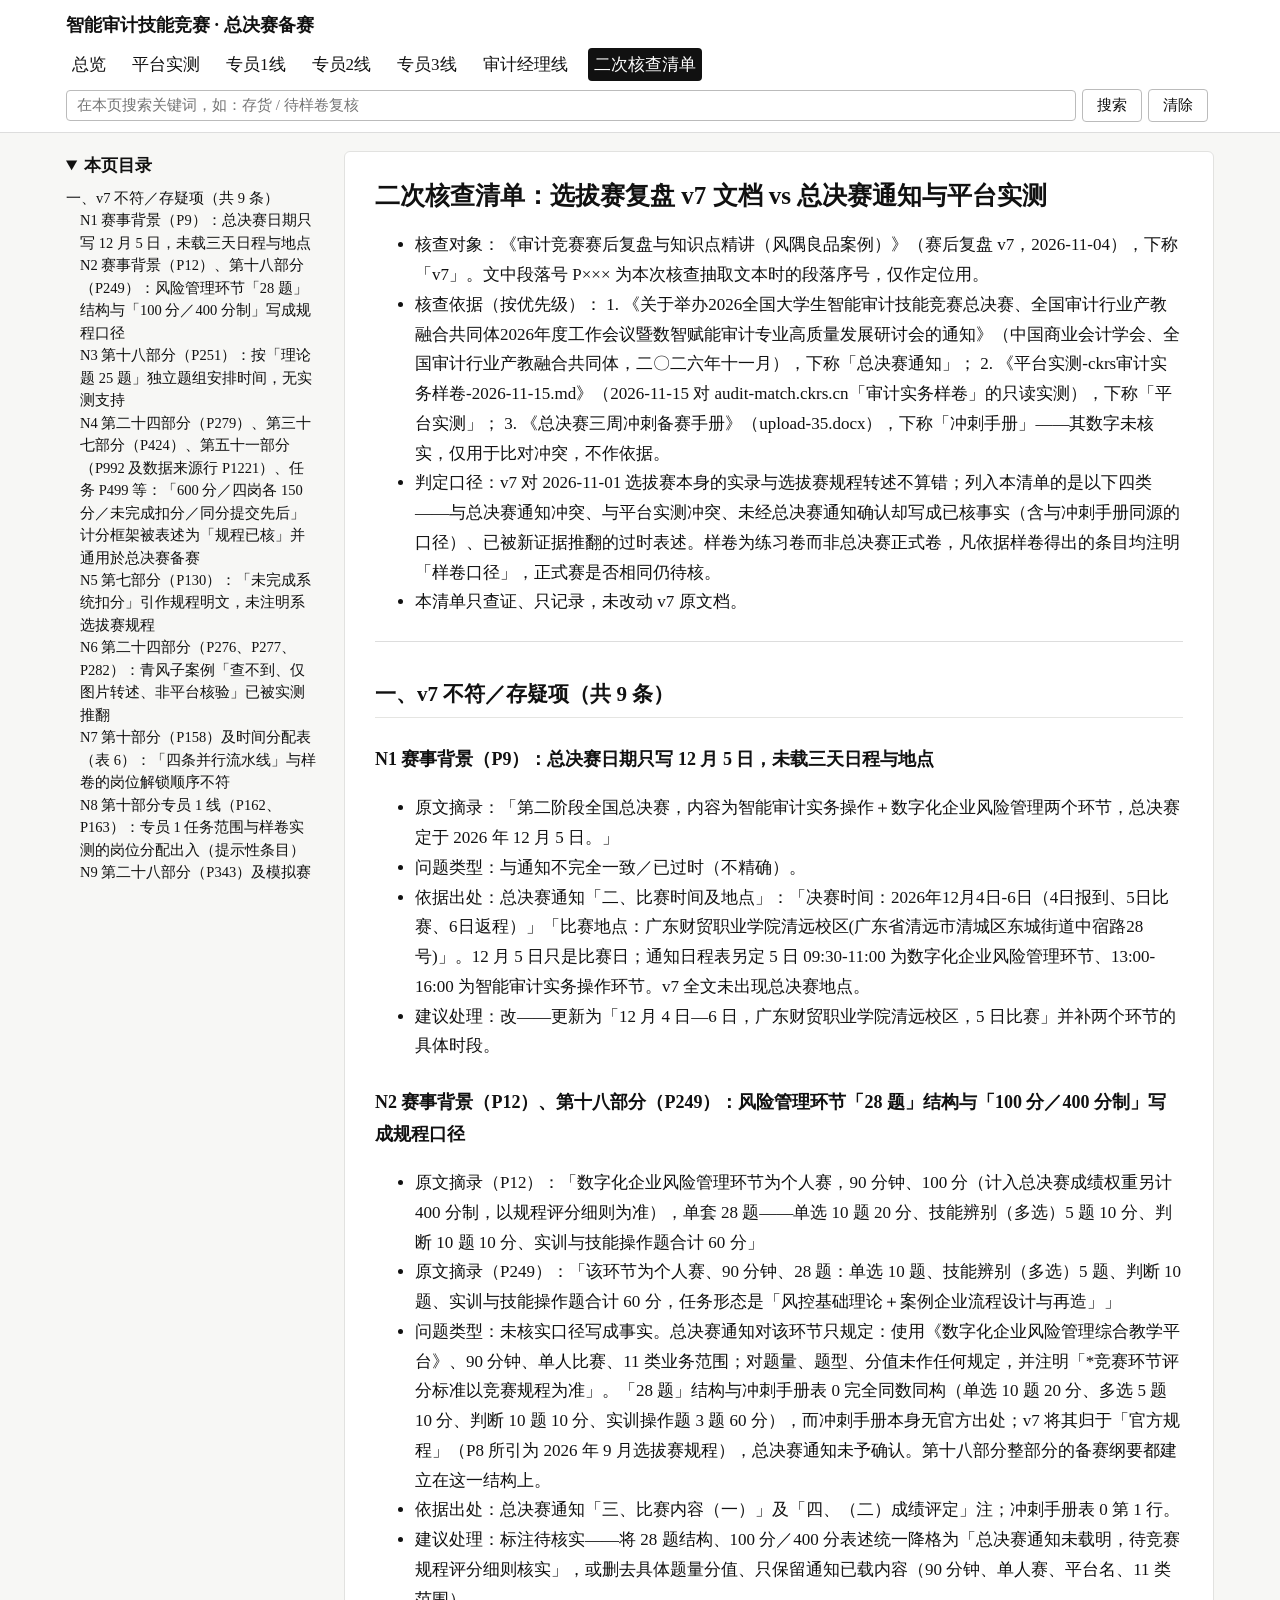
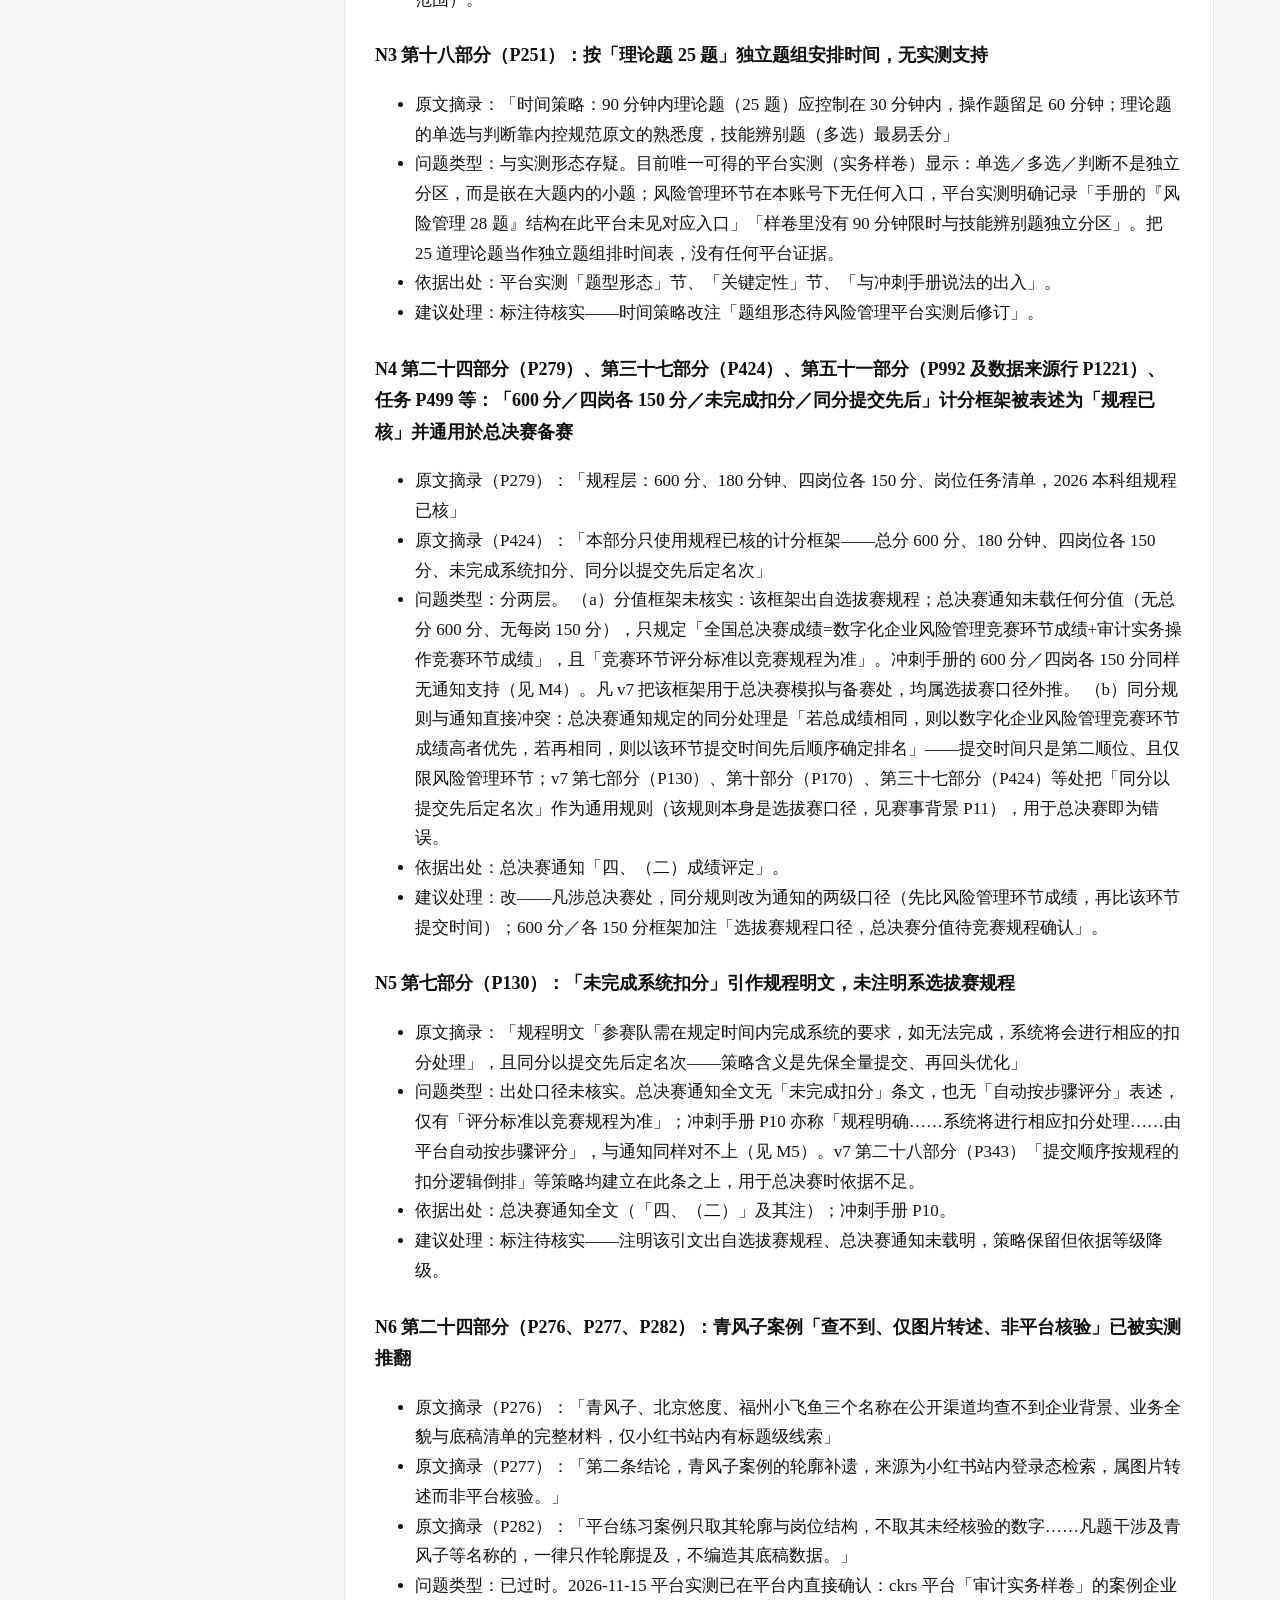
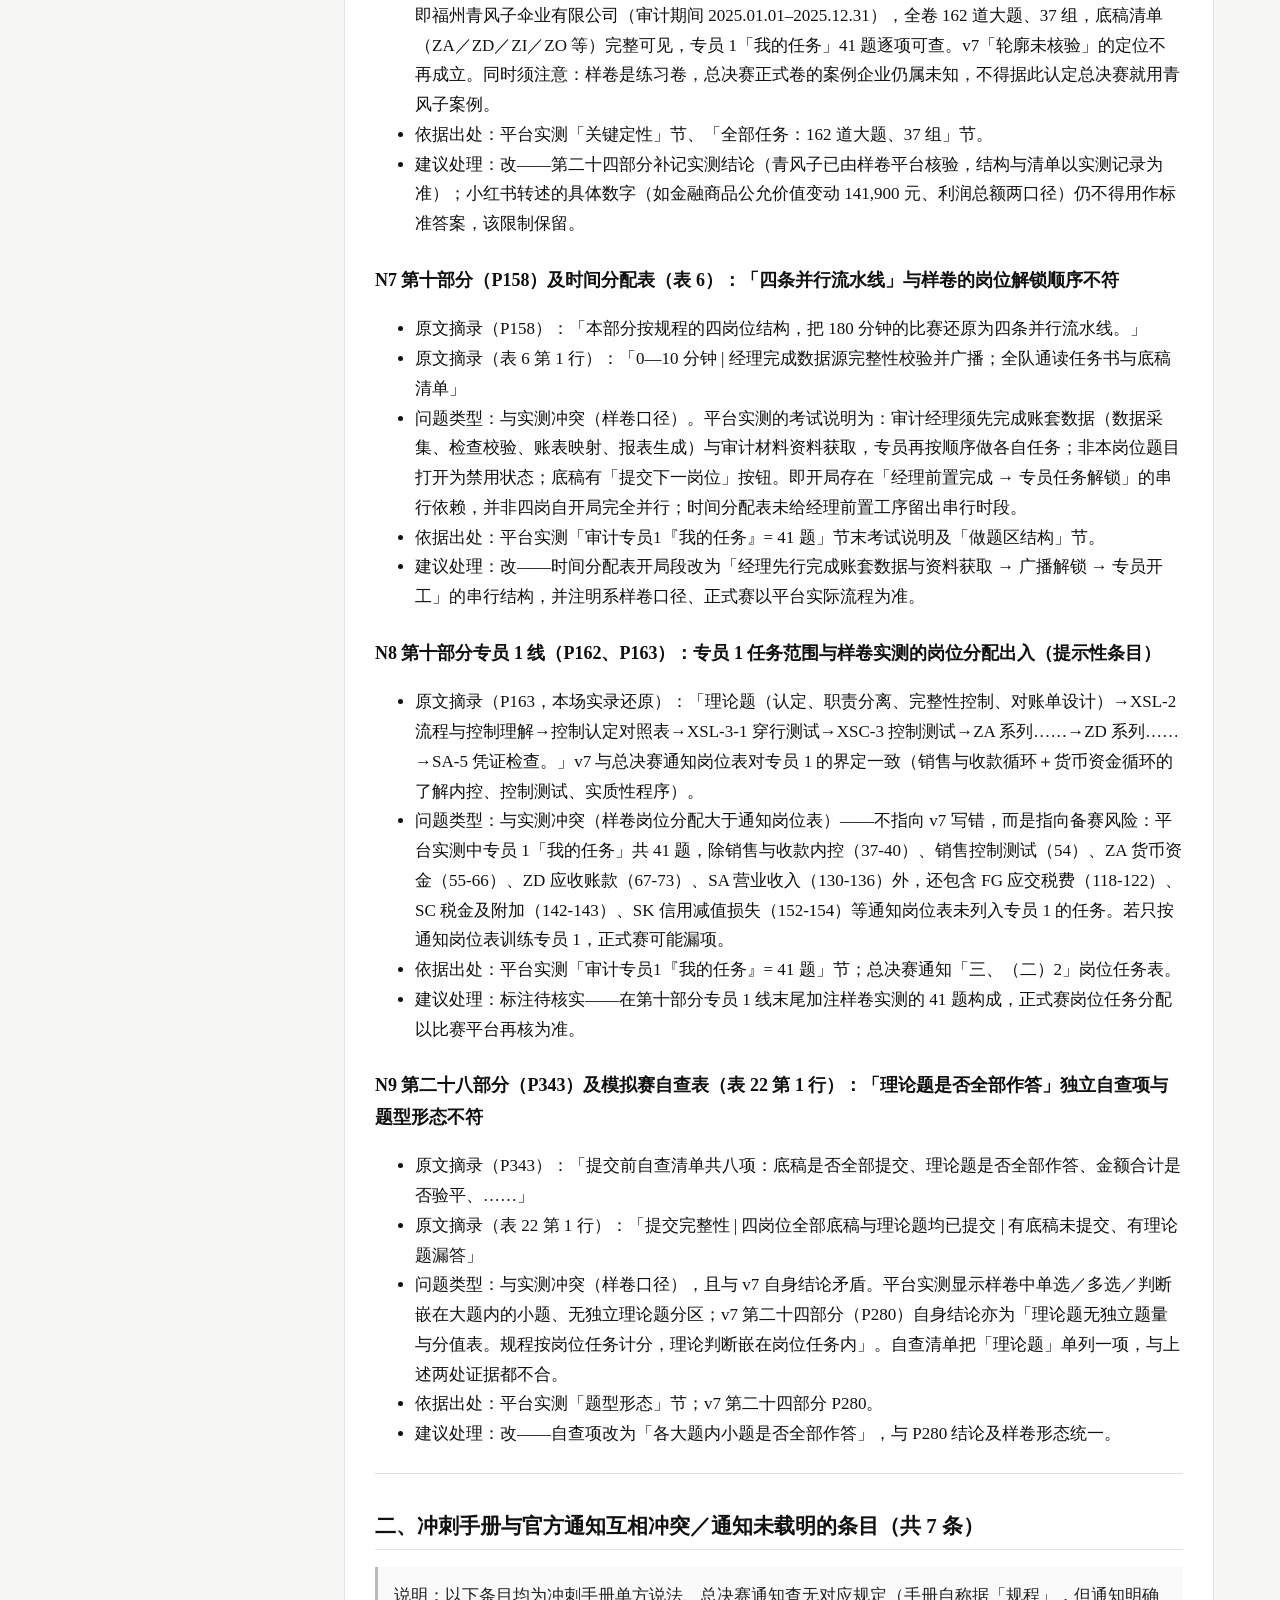
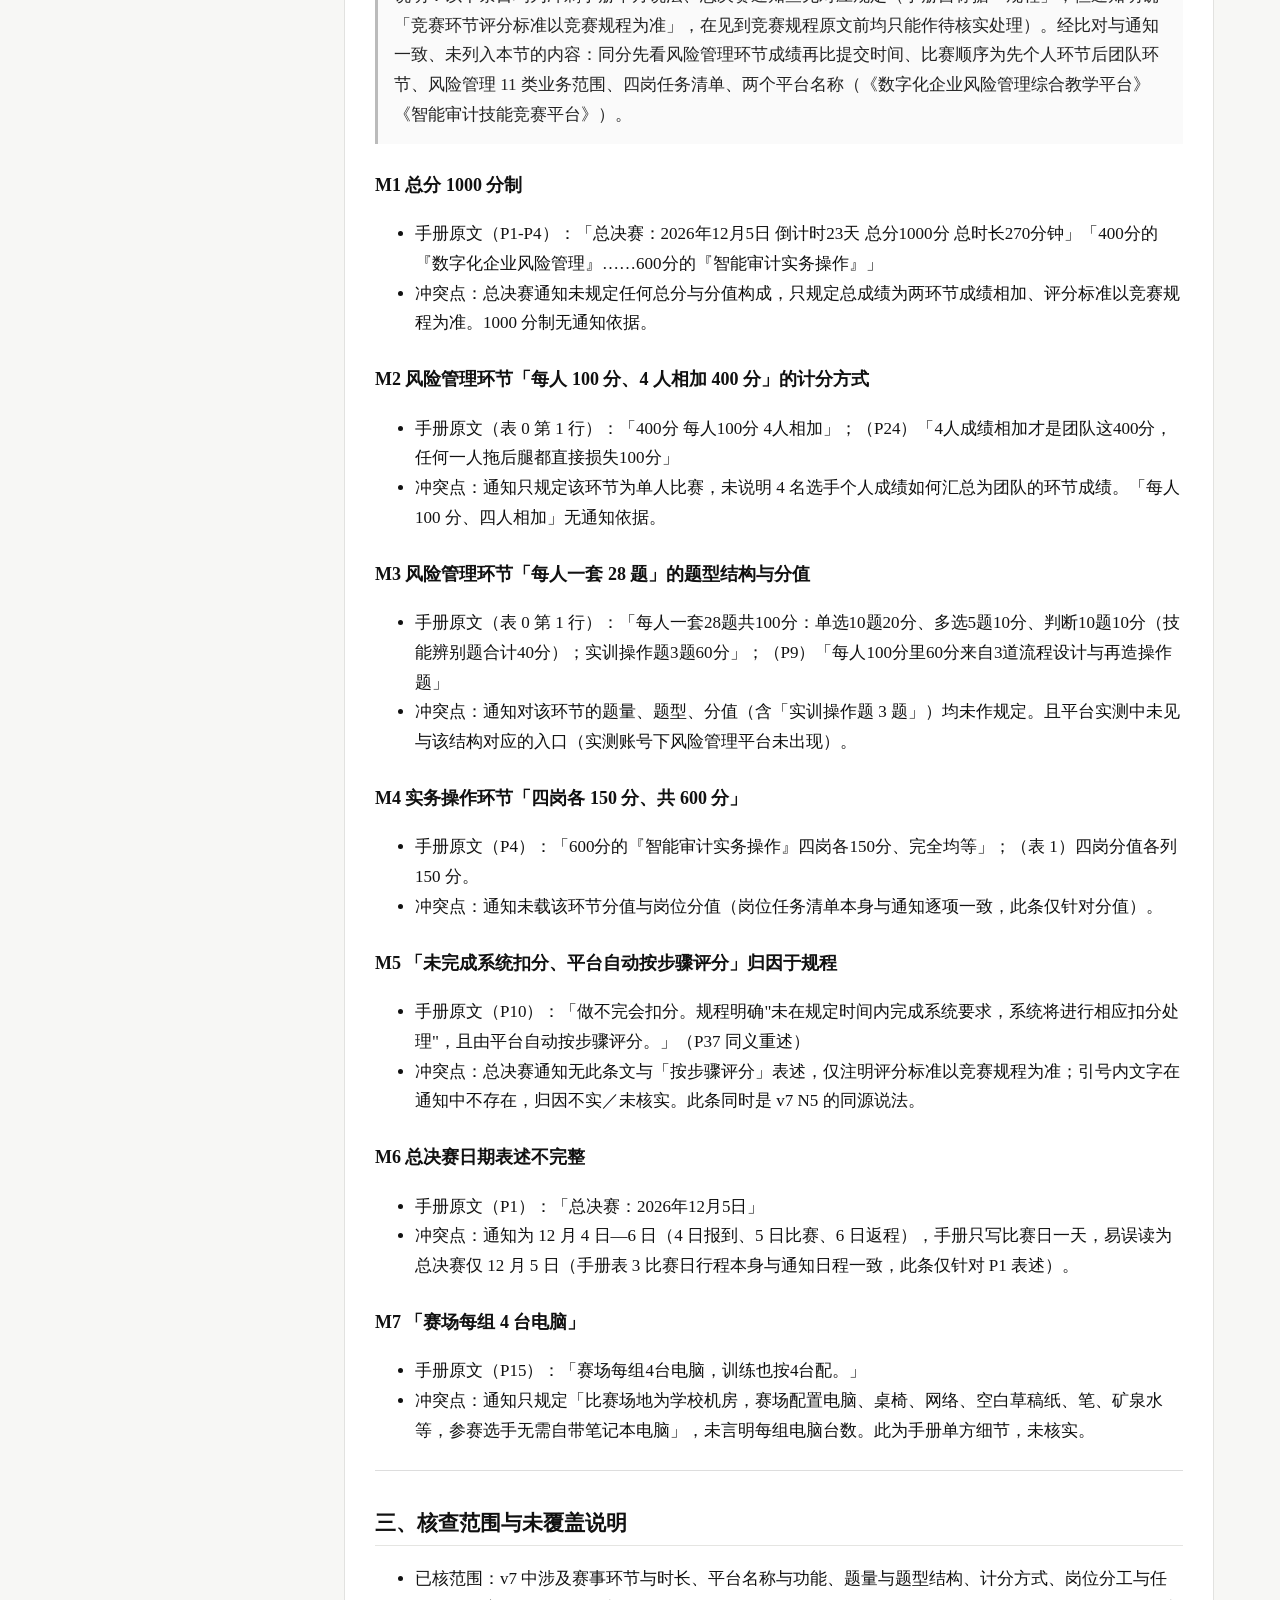
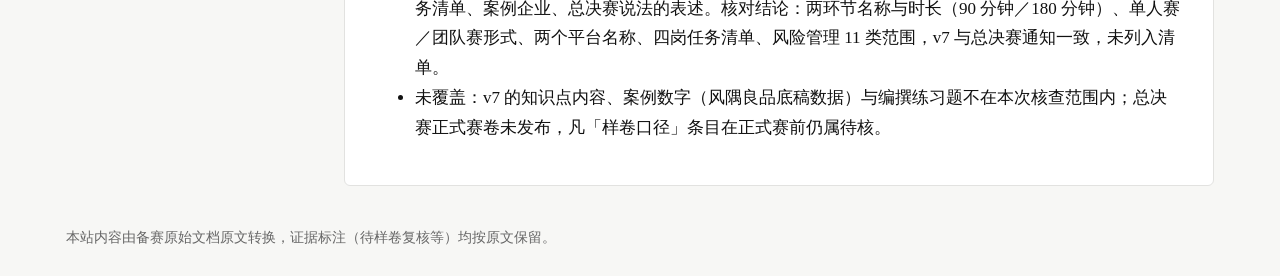
==== checklist.html @ 39a9ce8f "Add files via upload" ====
<!DOCTYPE html>
<html lang="zh-CN">
<head>
<meta charset="utf-8">
<meta name="viewport" content="width=device-width, initial-scale=1">
<title>二次核查清单：选拔赛复盘 v7 文档 vs 总决赛通知与平台实测｜总决赛备赛</title>
<link rel="stylesheet" href="style.css">
</head>
<body>
<header class="topbar">
  <div class="topbar-inner">
    <div class="site-name">智能审计技能竞赛 · 总决赛备赛</div>
    <nav class="mainnav">
      <a href="index.html">总览</a>
      <a href="platform.html">平台实测</a>
      <a href="s1.html">专员1线</a>
      <a href="s2.html">专员2线</a>
      <a href="s3.html">专员3线</a>
      <a href="manager.html">审计经理线</a>
      <a href="checklist.html" class="active">二次核查清单</a>
    </nav>
    <div class="searchbar">
      <input id="searchInput" type="search" placeholder="在本页搜索关键词，如：存货 / 待样卷复核" aria-label="在本页搜索">
      <button id="searchBtn" type="button">搜索</button>
      <button id="searchClear" type="button">清除</button>
      <span id="searchCount" class="search-count"></span>
    </div>
  </div>
</header>
<div class="layout">
  <aside class="toc-wrap">
    <details open>
      <summary>本页目录</summary>
      <div class="toc"><div class="toc">
<ul>
<li><a href="#v7-9">一、v7 不符／存疑项（共 9 条）</a><ul>
<li><a href="#n1-p9-12-5">N1 赛事背景（P9）：总决赛日期只写 12 月 5 日，未载三天日程与地点</a></li>
<li><a href="#n2-p12p24928-100-400">N2 赛事背景（P12）、第十八部分（P249）：风险管理环节「28 题」结构与「100 分／400 分制」写成规程口径</a></li>
<li><a href="#n3-p251-25">N3 第十八部分（P251）：按「理论题 25 题」独立题组安排时间，无实测支持</a></li>
<li><a href="#n4-p279p424p992-p1221-p499-600-150">N4 第二十四部分（P279）、第三十七部分（P424）、第五十一部分（P992 及数据来源行 P1221）、任务 P499 等：「600 分／四岗各 150 分／未完成扣分／同分提交先后」计分框架被表述为「规程已核」并通用於总决赛备赛</a></li>
<li><a href="#n5-p130">N5 第七部分（P130）：「未完成系统扣分」引作规程明文，未注明系选拔赛规程</a></li>
<li><a href="#n6-p276p277p282">N6 第二十四部分（P276、P277、P282）：青风子案例「查不到、仅图片转述、非平台核验」已被实测推翻</a></li>
<li><a href="#n7-p158-6">N7 第十部分（P158）及时间分配表（表 6）：「四条并行流水线」与样卷的岗位解锁顺序不符</a></li>
<li><a href="#n8-1-p162p163-1">N8 第十部分专员 1 线（P162、P163）：专员 1 任务范围与样卷实测的岗位分配出入（提示性条目）</a></li>
<li><a href="#n9-p343-22-1">N9 第二十八部分（P343）及模拟赛自查表（表 22 第 1 行）：「理论题是否全部作答」独立自查项与题型形态不符</a></li>
</ul>
</li>
<li><a href="#7">二、冲刺手册与官方通知互相冲突／通知未载明的条目（共 7 条）</a><ul>
<li><a href="#m1-1000">M1 总分 1000 分制</a></li>
<li><a href="#m2-100-4-400">M2 风险管理环节「每人 100 分、4 人相加 400 分」的计分方式</a></li>
<li><a href="#m3-28">M3 风险管理环节「每人一套 28 题」的题型结构与分值</a></li>
<li><a href="#m4-150-600">M4 实务操作环节「四岗各 150 分、共 600 分」</a></li>
<li><a href="#m5">M5 「未完成系统扣分、平台自动按步骤评分」归因于规程</a></li>
<li><a href="#m6">M6 总决赛日期表述不完整</a></li>
<li><a href="#m7-4">M7 「赛场每组 4 台电脑」</a></li>
</ul>
</li>
<li><a href="#_1">三、核查范围与未覆盖说明</a></li>
</ul>
</div>
</div>
    </details>
  </aside>
  <main id="content" class="content">
<h1 id="v7-vs">二次核查清单：选拔赛复盘 v7 文档 vs 总决赛通知与平台实测</h1>
<ul>
<li>核查对象：《审计竞赛赛后复盘与知识点精讲（风隅良品案例）》（赛后复盘 v7，2026-11-04），下称「v7」。文中段落号 P××× 为本次核查抽取文本时的段落序号，仅作定位用。</li>
<li>核查依据（按优先级）：
  1. 《关于举办2026全国大学生智能审计技能竞赛总决赛、全国审计行业产教融合共同体2026年度工作会议暨数智赋能审计专业高质量发展研讨会的通知》（中国商业会计学会、全国审计行业产教融合共同体，二〇二六年十一月），下称「总决赛通知」；
  2. 《平台实测-ckrs审计实务样卷-2026-11-15.md》（2026-11-15 对 audit-match.ckrs.cn「审计实务样卷」的只读实测），下称「平台实测」；
  3. 《总决赛三周冲刺备赛手册》（upload-35.docx），下称「冲刺手册」——其数字未核实，仅用于比对冲突，不作依据。</li>
<li>判定口径：v7 对 2026-11-01 选拔赛本身的实录与选拔赛规程转述不算错；列入本清单的是以下四类——与总决赛通知冲突、与平台实测冲突、未经总决赛通知确认却写成已核事实（含与冲刺手册同源的口径）、已被新证据推翻的过时表述。样卷为练习卷而非总决赛正式卷，凡依据样卷得出的条目均注明「样卷口径」，正式赛是否相同仍待核。</li>
<li>本清单只查证、只记录，未改动 v7 原文档。</li>
</ul>
<hr />
<h2 id="v7-9">一、v7 不符／存疑项（共 9 条）</h2>
<h3 id="n1-p9-12-5">N1 赛事背景（P9）：总决赛日期只写 12 月 5 日，未载三天日程与地点</h3>
<ul>
<li>原文摘录：「第二阶段全国总决赛，内容为智能审计实务操作＋数字化企业风险管理两个环节，总决赛定于 2026 年 12 月 5 日。」</li>
<li>问题类型：与通知不完全一致／已过时（不精确）。</li>
<li>依据出处：总决赛通知「二、比赛时间及地点」：「决赛时间：2026年12月4日-6日（4日报到、5日比赛、6日返程）」「比赛地点：广东财贸职业学院清远校区(广东省清远市清城区东城街道中宿路28号)」。12 月 5 日只是比赛日；通知日程表另定 5 日 09:30-11:00 为数字化企业风险管理环节、13:00-16:00 为智能审计实务操作环节。v7 全文未出现总决赛地点。</li>
<li>建议处理：改——更新为「12 月 4 日—6 日，广东财贸职业学院清远校区，5 日比赛」并补两个环节的具体时段。</li>
</ul>
<h3 id="n2-p12p24928-100-400">N2 赛事背景（P12）、第十八部分（P249）：风险管理环节「28 题」结构与「100 分／400 分制」写成规程口径</h3>
<ul>
<li>原文摘录（P12）：「数字化企业风险管理环节为个人赛，90 分钟、100 分（计入总决赛成绩权重另计 400 分制，以规程评分细则为准），单套 28 题——单选 10 题 20 分、技能辨别（多选）5 题 10 分、判断 10 题 10 分、实训与技能操作题合计 60 分」</li>
<li>原文摘录（P249）：「该环节为个人赛、90 分钟、28 题：单选 10 题、技能辨别（多选）5 题、判断 10 题、实训与技能操作题合计 60 分，任务形态是「风控基础理论＋案例企业流程设计与再造」」</li>
<li>问题类型：未核实口径写成事实。总决赛通知对该环节只规定：使用《数字化企业风险管理综合教学平台》、90 分钟、单人比赛、11 类业务范围；对题量、题型、分值未作任何规定，并注明「*竞赛环节评分标准以竞赛规程为准」。「28 题」结构与冲刺手册表 0 完全同数同构（单选 10 题 20 分、多选 5 题 10 分、判断 10 题 10 分、实训操作题 3 题 60 分），而冲刺手册本身无官方出处；v7 将其归于「官方规程」（P8 所引为 2026 年 9 月选拔赛规程），总决赛通知未予确认。第十八部分整部分的备赛纲要都建立在这一结构上。</li>
<li>依据出处：总决赛通知「三、比赛内容（一）」及「四、（二）成绩评定」注；冲刺手册表 0 第 1 行。</li>
<li>建议处理：标注待核实——将 28 题结构、100 分／400 分表述统一降格为「总决赛通知未载明，待竞赛规程评分细则核实」，或删去具体题量分值、只保留通知已载内容（90 分钟、单人赛、平台名、11 类范围）。</li>
</ul>
<h3 id="n3-p251-25">N3 第十八部分（P251）：按「理论题 25 题」独立题组安排时间，无实测支持</h3>
<ul>
<li>原文摘录：「时间策略：90 分钟内理论题（25 题）应控制在 30 分钟内，操作题留足 60 分钟；理论题的单选与判断靠内控规范原文的熟悉度，技能辨别题（多选）最易丢分」</li>
<li>问题类型：与实测形态存疑。目前唯一可得的平台实测（实务样卷）显示：单选／多选／判断不是独立分区，而是嵌在大题内的小题；风险管理环节在本账号下无任何入口，平台实测明确记录「手册的『风险管理 28 题』结构在此平台未见对应入口」「样卷里没有 90 分钟限时与技能辨别题独立分区」。把 25 道理论题当作独立题组排时间表，没有任何平台证据。</li>
<li>依据出处：平台实测「题型形态」节、「关键定性」节、「与冲刺手册说法的出入」。</li>
<li>建议处理：标注待核实——时间策略改注「题组形态待风险管理平台实测后修订」。</li>
</ul>
<h3 id="n4-p279p424p992-p1221-p499-600-150">N4 第二十四部分（P279）、第三十七部分（P424）、第五十一部分（P992 及数据来源行 P1221）、任务 P499 等：「600 分／四岗各 150 分／未完成扣分／同分提交先后」计分框架被表述为「规程已核」并通用於总决赛备赛</h3>
<ul>
<li>原文摘录（P279）：「规程层：600 分、180 分钟、四岗位各 150 分、岗位任务清单，2026 本科组规程已核」</li>
<li>原文摘录（P424）：「本部分只使用规程已核的计分框架——总分 600 分、180 分钟、四岗位各 150 分、未完成系统扣分、同分以提交先后定名次」</li>
<li>问题类型：分两层。
  （a）分值框架未核实：该框架出自选拔赛规程；总决赛通知未载任何分值（无总分 600 分、无每岗 150 分），只规定「全国总决赛成绩=数字化企业风险管理竞赛环节成绩+审计实务操作竞赛环节成绩」，且「竞赛环节评分标准以竞赛规程为准」。冲刺手册的 600 分／四岗各 150 分同样无通知支持（见 M4）。凡 v7 把该框架用于总决赛模拟与备赛处，均属选拔赛口径外推。
  （b）同分规则与通知直接冲突：总决赛通知规定的同分处理是「若总成绩相同，则以数字化企业风险管理竞赛环节成绩高者优先，若再相同，则以该环节提交时间先后顺序确定排名」——提交时间只是第二顺位、且仅限风险管理环节；v7 第七部分（P130）、第十部分（P170）、第三十七部分（P424）等处把「同分以提交先后定名次」作为通用规则（该规则本身是选拔赛口径，见赛事背景 P11），用于总决赛即为错误。</li>
<li>依据出处：总决赛通知「四、（二）成绩评定」。</li>
<li>建议处理：改——凡涉总决赛处，同分规则改为通知的两级口径（先比风险管理环节成绩，再比该环节提交时间）；600 分／各 150 分框架加注「选拔赛规程口径，总决赛分值待竞赛规程确认」。</li>
</ul>
<h3 id="n5-p130">N5 第七部分（P130）：「未完成系统扣分」引作规程明文，未注明系选拔赛规程</h3>
<ul>
<li>原文摘录：「规程明文「参赛队需在规定时间内完成系统的要求，如无法完成，系统将会进行相应的扣分处理」，且同分以提交先后定名次——策略含义是先保全量提交、再回头优化」</li>
<li>问题类型：出处口径未核实。总决赛通知全文无「未完成扣分」条文，也无「自动按步骤评分」表述，仅有「评分标准以竞赛规程为准」；冲刺手册 P10 亦称「规程明确……系统将进行相应扣分处理……由平台自动按步骤评分」，与通知同样对不上（见 M5）。v7 第二十八部分（P343）「提交顺序按规程的扣分逻辑倒排」等策略均建立在此条之上，用于总决赛时依据不足。</li>
<li>依据出处：总决赛通知全文（「四、（二）」及其注）；冲刺手册 P10。</li>
<li>建议处理：标注待核实——注明该引文出自选拔赛规程、总决赛通知未载明，策略保留但依据等级降级。</li>
</ul>
<h3 id="n6-p276p277p282">N6 第二十四部分（P276、P277、P282）：青风子案例「查不到、仅图片转述、非平台核验」已被实测推翻</h3>
<ul>
<li>原文摘录（P276）：「青风子、北京悠度、福州小飞鱼三个名称在公开渠道均查不到企业背景、业务全貌与底稿清单的完整材料，仅小红书站内有标题级线索」</li>
<li>原文摘录（P277）：「第二条结论，青风子案例的轮廓补遗，来源为小红书站内登录态检索，属图片转述而非平台核验。」</li>
<li>原文摘录（P282）：「平台练习案例只取其轮廓与岗位结构，不取其未经核验的数字……凡题干涉及青风子等名称的，一律只作轮廓提及，不编造其底稿数据。」</li>
<li>问题类型：已过时。2026-11-15 平台实测已在平台内直接确认：ckrs 平台「审计实务样卷」的案例企业即福州青风子伞业有限公司（审计期间 2025.01.01–2025.12.31），全卷 162 道大题、37 组，底稿清单（ZA／ZD／ZI／ZO 等）完整可见，专员 1「我的任务」41 题逐项可查。v7「轮廓未核验」的定位不再成立。同时须注意：样卷是练习卷，总决赛正式卷的案例企业仍属未知，不得据此认定总决赛就用青风子案例。</li>
<li>依据出处：平台实测「关键定性」节、「全部任务：162 道大题、37 组」节。</li>
<li>建议处理：改——第二十四部分补记实测结论（青风子已由样卷平台核验，结构与清单以实测记录为准）；小红书转述的具体数字（如金融商品公允价值变动 141,900 元、利润总额两口径）仍不得用作标准答案，该限制保留。</li>
</ul>
<h3 id="n7-p158-6">N7 第十部分（P158）及时间分配表（表 6）：「四条并行流水线」与样卷的岗位解锁顺序不符</h3>
<ul>
<li>原文摘录（P158）：「本部分按规程的四岗位结构，把 180 分钟的比赛还原为四条并行流水线。」</li>
<li>原文摘录（表 6 第 1 行）：「0—10 分钟 | 经理完成数据源完整性校验并广播；全队通读任务书与底稿清单」</li>
<li>问题类型：与实测冲突（样卷口径）。平台实测的考试说明为：审计经理须先完成账套数据（数据采集、检查校验、账表映射、报表生成）与审计材料资料获取，专员再按顺序做各自任务；非本岗位题目打开为禁用状态；底稿有「提交下一岗位」按钮。即开局存在「经理前置完成 → 专员任务解锁」的串行依赖，并非四岗自开局完全并行；时间分配表未给经理前置工序留出串行时段。</li>
<li>依据出处：平台实测「审计专员1『我的任务』= 41 题」节末考试说明及「做题区结构」节。</li>
<li>建议处理：改——时间分配表开局段改为「经理先行完成账套数据与资料获取 → 广播解锁 → 专员开工」的串行结构，并注明系样卷口径、正式赛以平台实际流程为准。</li>
</ul>
<h3 id="n8-1-p162p163-1">N8 第十部分专员 1 线（P162、P163）：专员 1 任务范围与样卷实测的岗位分配出入（提示性条目）</h3>
<ul>
<li>原文摘录（P163，本场实录还原）：「理论题（认定、职责分离、完整性控制、对账单设计）→XSL-2 流程与控制理解→控制认定对照表→XSL-3-1 穿行测试→XSC-3 控制测试→ZA 系列……→ZD 系列……→SA-5 凭证检查。」v7 与总决赛通知岗位表对专员 1 的界定一致（销售与收款循环＋货币资金循环的了解内控、控制测试、实质性程序）。</li>
<li>问题类型：与实测冲突（样卷岗位分配大于通知岗位表）——不指向 v7 写错，而是指向备赛风险：平台实测中专员 1「我的任务」共 41 题，除销售与收款内控（37-40）、销售控制测试（54）、ZA 货币资金（55-66）、ZD 应收账款（67-73）、SA 营业收入（130-136）外，还包含 FG 应交税费（118-122）、SC 税金及附加（142-143）、SK 信用减值损失（152-154）等通知岗位表未列入专员 1 的任务。若只按通知岗位表训练专员 1，正式赛可能漏项。</li>
<li>依据出处：平台实测「审计专员1『我的任务』= 41 题」节；总决赛通知「三、（二）2」岗位任务表。</li>
<li>建议处理：标注待核实——在第十部分专员 1 线末尾加注样卷实测的 41 题构成，正式赛岗位任务分配以比赛平台再核为准。</li>
</ul>
<h3 id="n9-p343-22-1">N9 第二十八部分（P343）及模拟赛自查表（表 22 第 1 行）：「理论题是否全部作答」独立自查项与题型形态不符</h3>
<ul>
<li>原文摘录（P343）：「提交前自查清单共八项：底稿是否全部提交、理论题是否全部作答、金额合计是否验平、……」</li>
<li>原文摘录（表 22 第 1 行）：「提交完整性 | 四岗位全部底稿与理论题均已提交 | 有底稿未提交、有理论题漏答」</li>
<li>问题类型：与实测冲突（样卷口径），且与 v7 自身结论矛盾。平台实测显示样卷中单选／多选／判断嵌在大题内的小题、无独立理论题分区；v7 第二十四部分（P280）自身结论亦为「理论题无独立题量与分值表。规程按岗位任务计分，理论判断嵌在岗位任务内」。自查清单把「理论题」单列一项，与上述两处证据都不合。</li>
<li>依据出处：平台实测「题型形态」节；v7 第二十四部分 P280。</li>
<li>建议处理：改——自查项改为「各大题内小题是否全部作答」，与 P280 结论及样卷形态统一。</li>
</ul>
<hr />
<h2 id="7">二、冲刺手册与官方通知互相冲突／通知未载明的条目（共 7 条）</h2>
<blockquote>
<p>说明：以下条目均为冲刺手册单方说法、总决赛通知查无对应规定（手册自称据「规程」，但通知明确「竞赛环节评分标准以竞赛规程为准」，在见到竞赛规程原文前均只能作待核实处理）。经比对与通知一致、未列入本节的内容：同分先看风险管理环节成绩再比提交时间、比赛顺序为先个人环节后团队环节、风险管理 11 类业务范围、四岗任务清单、两个平台名称（《数字化企业风险管理综合教学平台》《智能审计技能竞赛平台》）。</p>
</blockquote>
<h3 id="m1-1000">M1 总分 1000 分制</h3>
<ul>
<li>手册原文（P1-P4）：「总决赛：2026年12月5日 倒计时23天 总分1000分 总时长270分钟」「400分的『数字化企业风险管理』……600分的『智能审计实务操作』」</li>
<li>冲突点：总决赛通知未规定任何总分与分值构成，只规定总成绩为两环节成绩相加、评分标准以竞赛规程为准。1000 分制无通知依据。</li>
</ul>
<h3 id="m2-100-4-400">M2 风险管理环节「每人 100 分、4 人相加 400 分」的计分方式</h3>
<ul>
<li>手册原文（表 0 第 1 行）：「400分 每人100分 4人相加」；（P24）「4人成绩相加才是团队这400分，任何一人拖后腿都直接损失100分」</li>
<li>冲突点：通知只规定该环节为单人比赛，未说明 4 名选手个人成绩如何汇总为团队的环节成绩。「每人 100 分、四人相加」无通知依据。</li>
</ul>
<h3 id="m3-28">M3 风险管理环节「每人一套 28 题」的题型结构与分值</h3>
<ul>
<li>手册原文（表 0 第 1 行）：「每人一套28题共100分：单选10题20分、多选5题10分、判断10题10分（技能辨别题合计40分）；实训操作题3题60分」；（P9）「每人100分里60分来自3道流程设计与再造操作题」</li>
<li>冲突点：通知对该环节的题量、题型、分值（含「实训操作题 3 题」）均未作规定。且平台实测中未见与该结构对应的入口（实测账号下风险管理平台未出现）。</li>
</ul>
<h3 id="m4-150-600">M4 实务操作环节「四岗各 150 分、共 600 分」</h3>
<ul>
<li>手册原文（P4）：「600分的『智能审计实务操作』四岗各150分、完全均等」；（表 1）四岗分值各列 150 分。</li>
<li>冲突点：通知未载该环节分值与岗位分值（岗位任务清单本身与通知逐项一致，此条仅针对分值）。</li>
</ul>
<h3 id="m5">M5 「未完成系统扣分、平台自动按步骤评分」归因于规程</h3>
<ul>
<li>手册原文（P10）：「做不完会扣分。规程明确"未在规定时间内完成系统要求，系统将进行相应扣分处理"，且由平台自动按步骤评分。」（P37 同义重述）</li>
<li>冲突点：总决赛通知无此条文与「按步骤评分」表述，仅注明评分标准以竞赛规程为准；引号内文字在通知中不存在，归因不实／未核实。此条同时是 v7 N5 的同源说法。</li>
</ul>
<h3 id="m6">M6 总决赛日期表述不完整</h3>
<ul>
<li>手册原文（P1）：「总决赛：2026年12月5日」</li>
<li>冲突点：通知为 12 月 4 日—6 日（4 日报到、5 日比赛、6 日返程），手册只写比赛日一天，易误读为总决赛仅 12 月 5 日（手册表 3 比赛日行程本身与通知日程一致，此条仅针对 P1 表述）。</li>
</ul>
<h3 id="m7-4">M7 「赛场每组 4 台电脑」</h3>
<ul>
<li>手册原文（P15）：「赛场每组4台电脑，训练也按4台配。」</li>
<li>冲突点：通知只规定「比赛场地为学校机房，赛场配置电脑、桌椅、网络、空白草稿纸、笔、矿泉水等，参赛选手无需自带笔记本电脑」，未言明每组电脑台数。此为手册单方细节，未核实。</li>
</ul>
<hr />
<h2 id="_1">三、核查范围与未覆盖说明</h2>
<ul>
<li>已核范围：v7 中涉及赛事环节与时长、平台名称与功能、题量与题型结构、计分方式、岗位分工与任务清单、案例企业、总决赛说法的表述。核对结论：两环节名称与时长（90 分钟／180 分钟）、单人赛／团队赛形式、两个平台名称、四岗任务清单、风险管理 11 类范围，v7 与总决赛通知一致，未列入清单。</li>
<li>未覆盖：v7 的知识点内容、案例数字（风隅良品底稿数据）与编撰练习题不在本次核查范围内；总决赛正式赛卷未发布，凡「样卷口径」条目在正式赛前仍属待核。</li>
</ul>
  </main>
</div>
<footer class="footer">本站内容由备赛原始文档原文转换，证据标注（待样卷复核等）均按原文保留。</footer>
<script src="search.js"></script>
</body>
</html>
---- style.css ----
:root { color-scheme: light; }
* { box-sizing: border-box; }
body {
  margin: 0;
  background: #f7f7f5;
  color: #111;
  font-family: "Times New Roman", "Songti SC", "STSong", "SimSun", "宋体", serif;
  font-size: 17px;
  line-height: 1.75;
}
.topbar {
  position: sticky; top: 0; z-index: 10;
  background: #fff; border-bottom: 1px solid #ddd;
}
.topbar-inner { max-width: 1180px; margin: 0 auto; padding: 10px 16px; }
.site-name { font-weight: bold; font-size: 18px; margin-bottom: 6px; }
.mainnav { display: flex; flex-wrap: wrap; gap: 4px 14px; margin-bottom: 8px; }
.mainnav a { color: #111; text-decoration: none; padding: 2px 6px; border-radius: 4px; }
.mainnav a:hover { background: #eee; }
.mainnav a.active { background: #111; color: #fff; }
.searchbar { display: flex; flex-wrap: wrap; gap: 6px; align-items: center; }
.searchbar input {
  flex: 1 1 220px; padding: 6px 10px; font-size: 15px;
  font-family: inherit; border: 1px solid #bbb; border-radius: 4px; background: #fff; color: #111;
}
.searchbar button {
  padding: 6px 14px; font-size: 15px; font-family: inherit;
  border: 1px solid #bbb; border-radius: 4px; background: #fff; color: #111; cursor: pointer;
}
.searchbar button:hover { background: #eee; }
.search-count { font-size: 14px; color: #555; }
.layout {
  max-width: 1180px; margin: 0 auto; padding: 18px 16px 40px;
  display: flex; gap: 28px; align-items: flex-start;
}
.toc-wrap { flex: 0 0 250px; position: sticky; top: 150px; max-height: calc(100vh - 170px); overflow: auto; }
.toc-wrap summary { font-weight: bold; cursor: pointer; margin-bottom: 6px; }
.toc ul { list-style: none; margin: 0; padding-left: 14px; font-size: 14.5px; line-height: 1.55; }
.toc > ul { padding-left: 0; }
.toc a { color: #111; text-decoration: none; }
.toc a:hover { text-decoration: underline; }
.content { flex: 1 1 auto; min-width: 0; background: #fff; border: 1px solid #e2e2e0; border-radius: 6px; padding: 26px 30px; }
.content h1 { font-size: 25px; line-height: 1.4; margin-top: 0; }
.content h2 { font-size: 21px; margin-top: 34px; border-bottom: 1px solid #e5e5e2; padding-bottom: 4px; }
.content h3 { font-size: 18px; margin-top: 26px; }
.content table { border-collapse: collapse; width: 100%; margin: 14px 0; font-size: 15.5px; display: block; overflow-x: auto; }
.content th, .content td { border: 1px solid #ccc; padding: 6px 10px; text-align: left; vertical-align: top; }
.content th { background: #f0f0ee; }
.content blockquote { margin: 14px 0; padding: 8px 16px; border-left: 3px solid #bbb; background: #fafafa; color: #222; }
.content blockquote p { margin: 6px 0; }
.content a { color: #111; }
.content hr { border: none; border-top: 1px solid #ddd; margin: 24px 0; }
.content code { font-family: "Times New Roman", monospace; background: #f0f0ee; padding: 0 4px; border-radius: 3px; }
mark.search-hit { background: #ffe58a; color: #111; padding: 0 1px; }
.footer { max-width: 1180px; margin: 0 auto; padding: 0 16px 26px; font-size: 13.5px; color: #666; }
@media (max-width: 860px) {
  .layout { flex-direction: column; }
  .toc-wrap { position: static; flex: none; width: 100%; max-height: none; }
  .content { padding: 18px 16px; width: 100%; }
  body { font-size: 16px; }
}
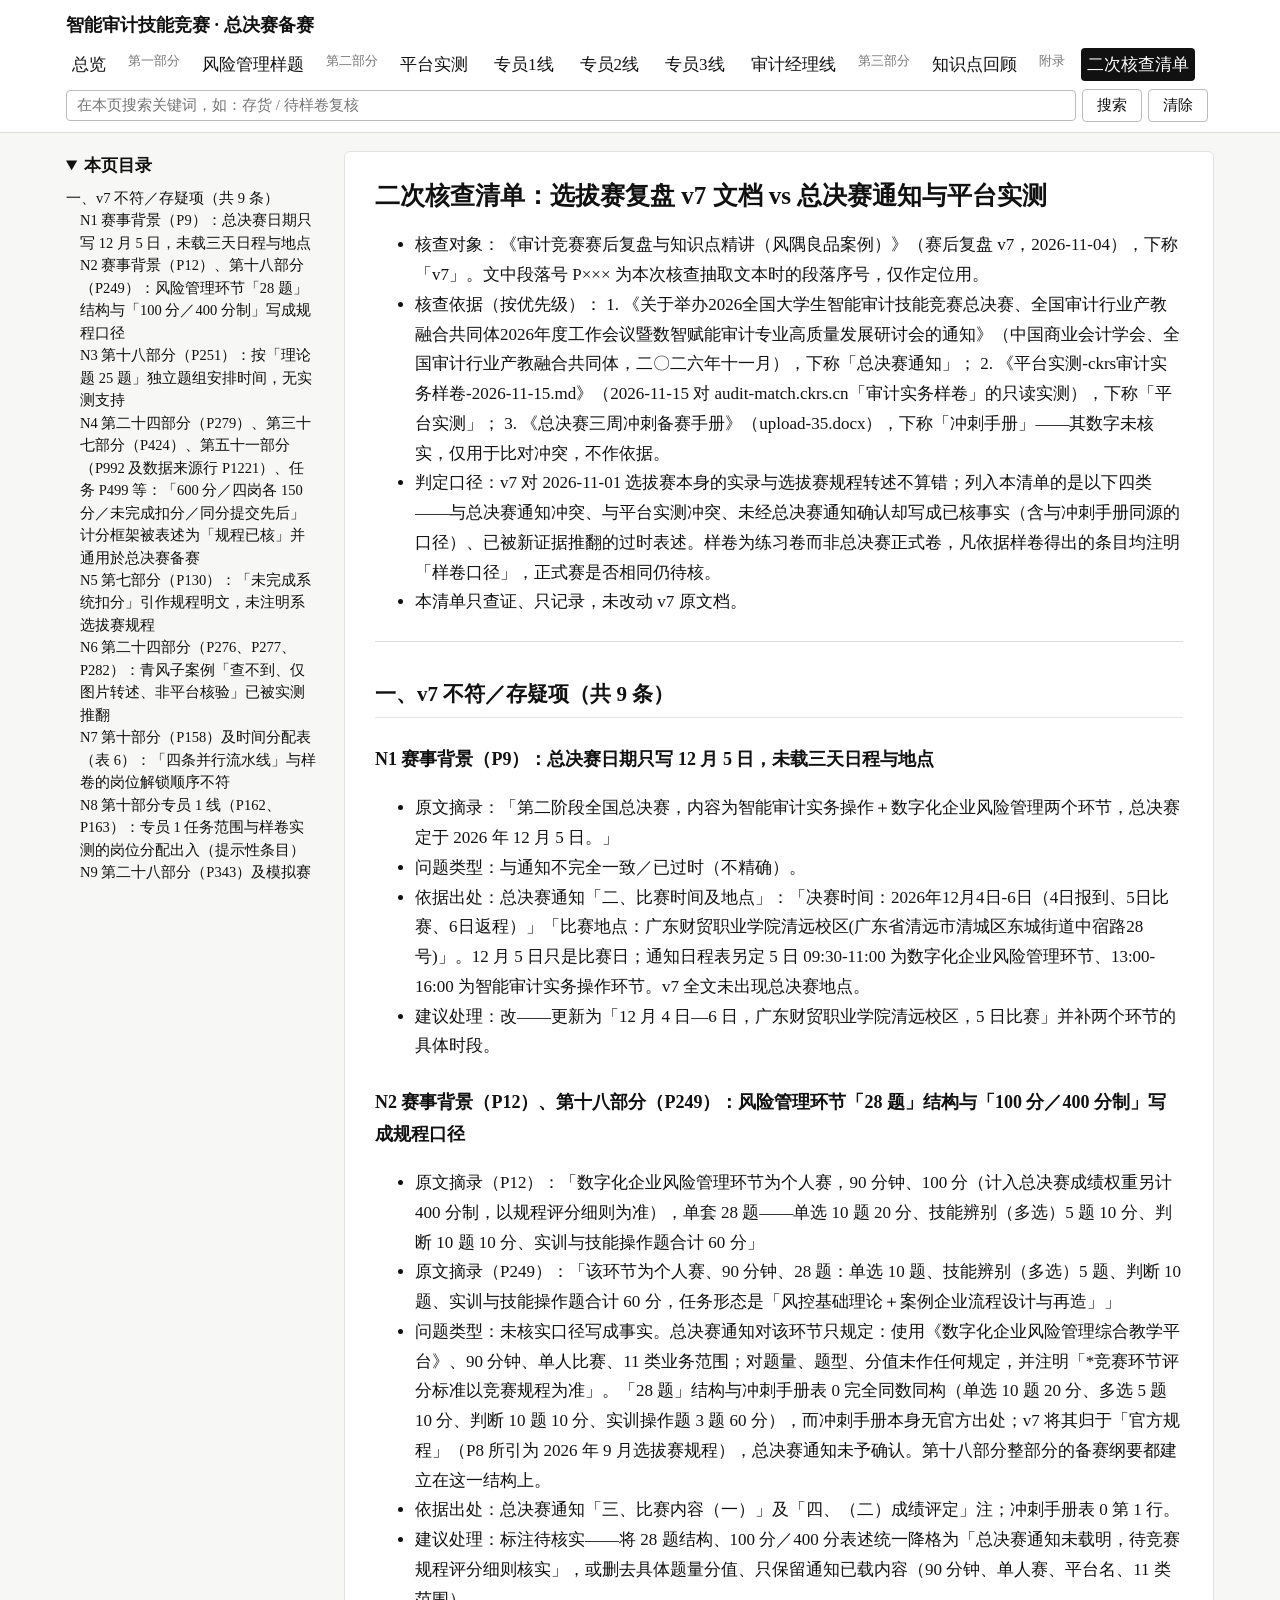
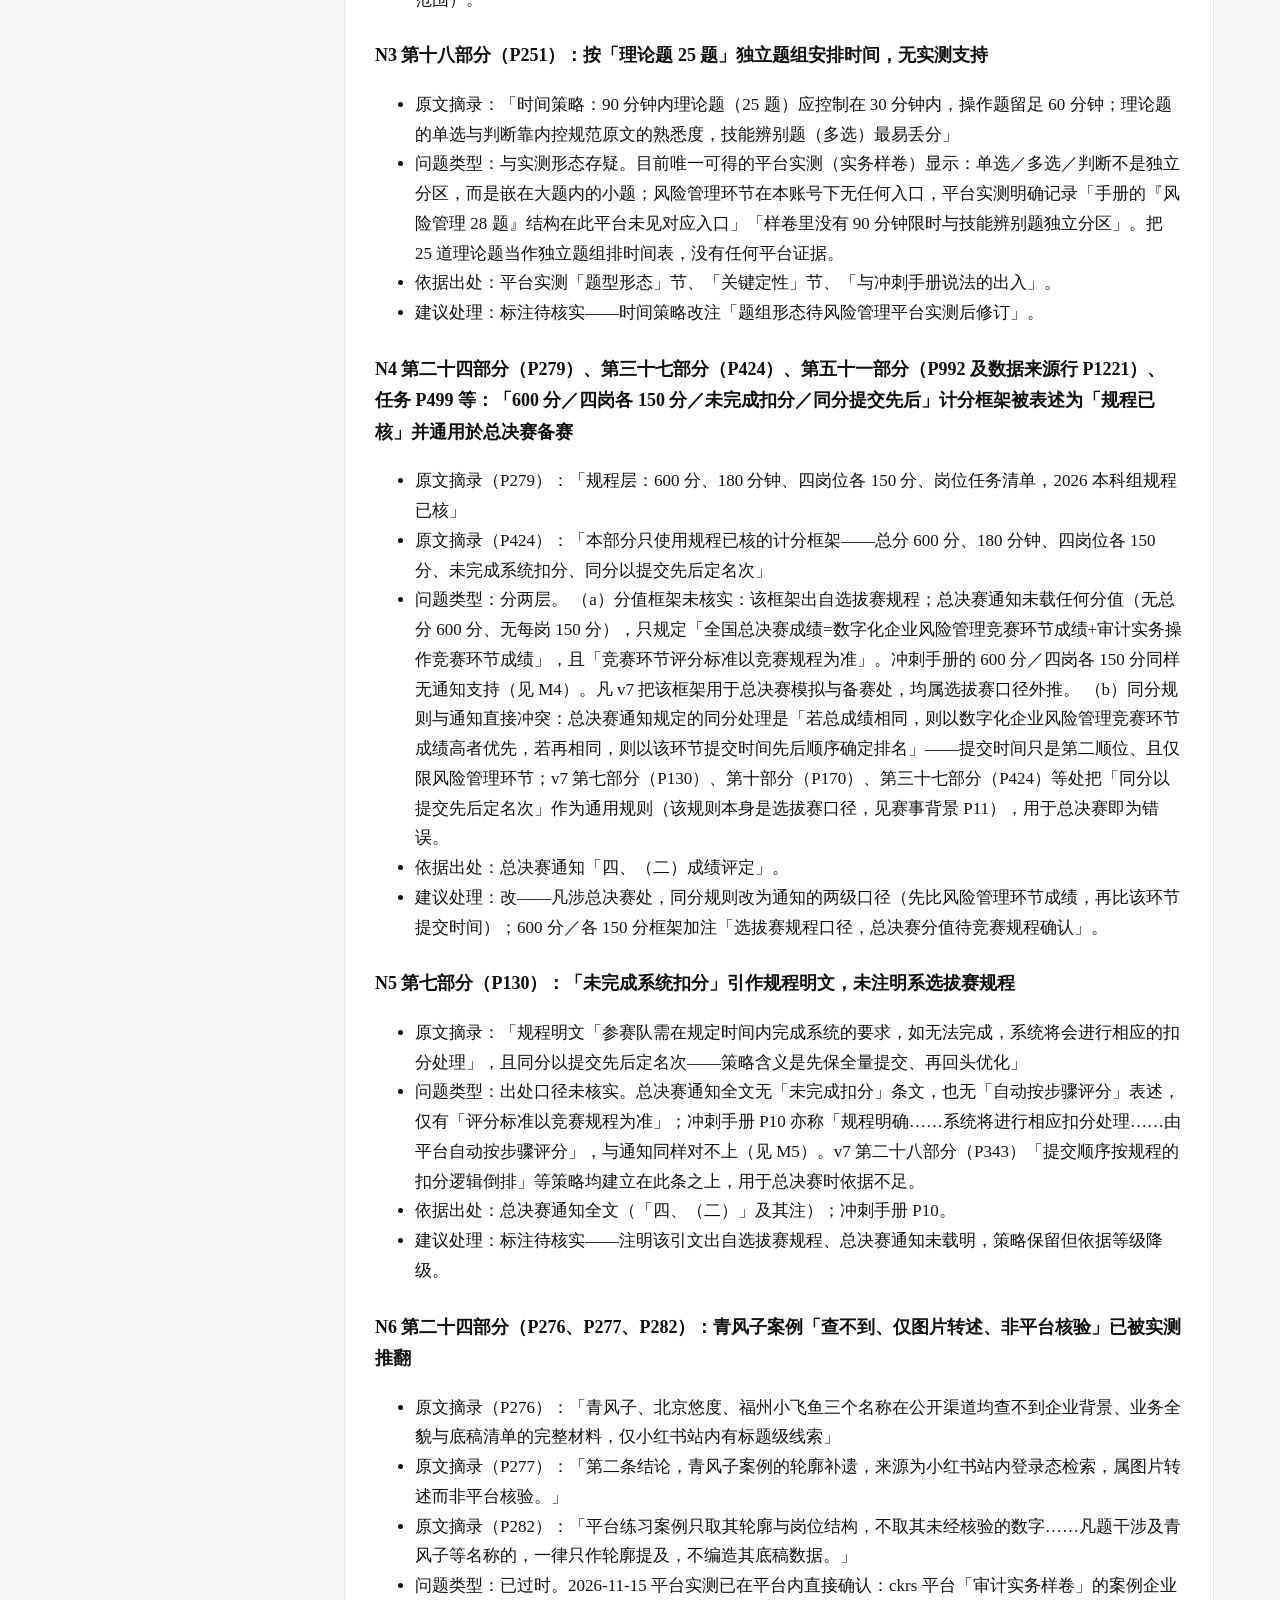
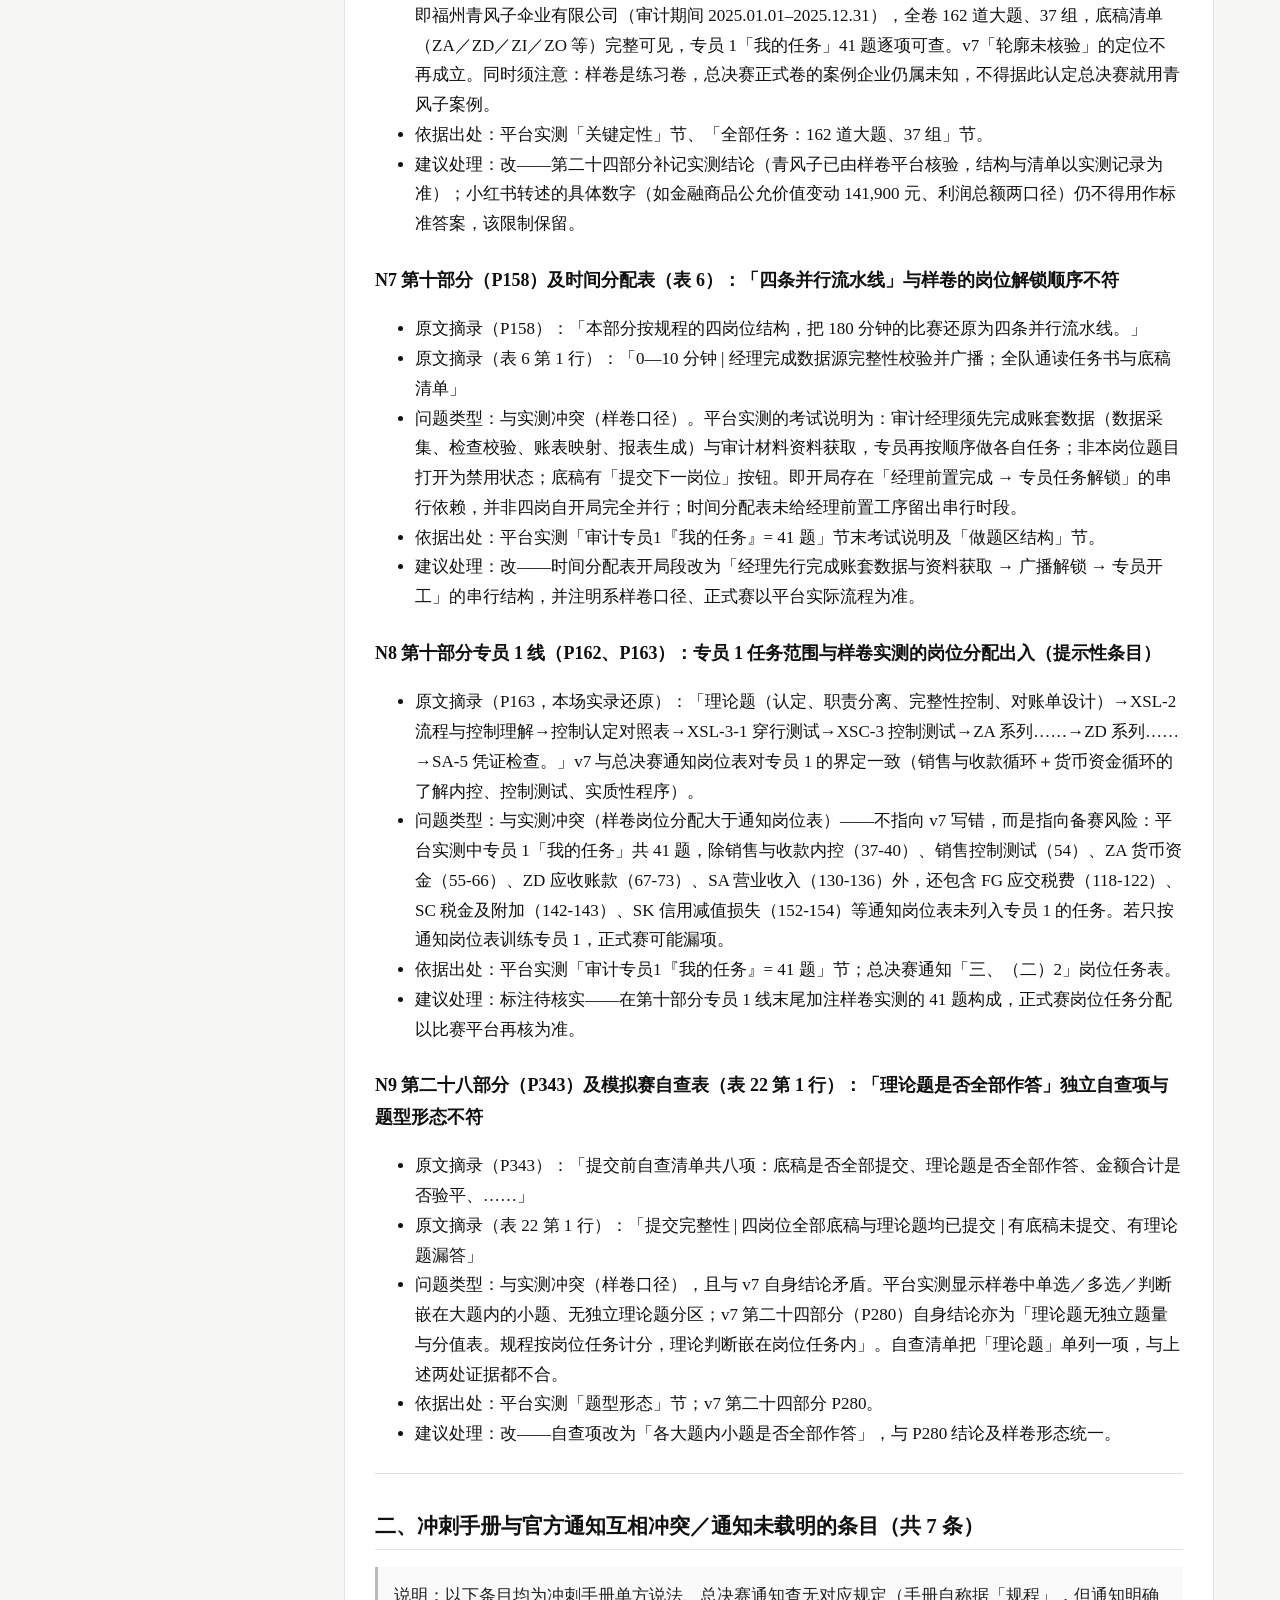
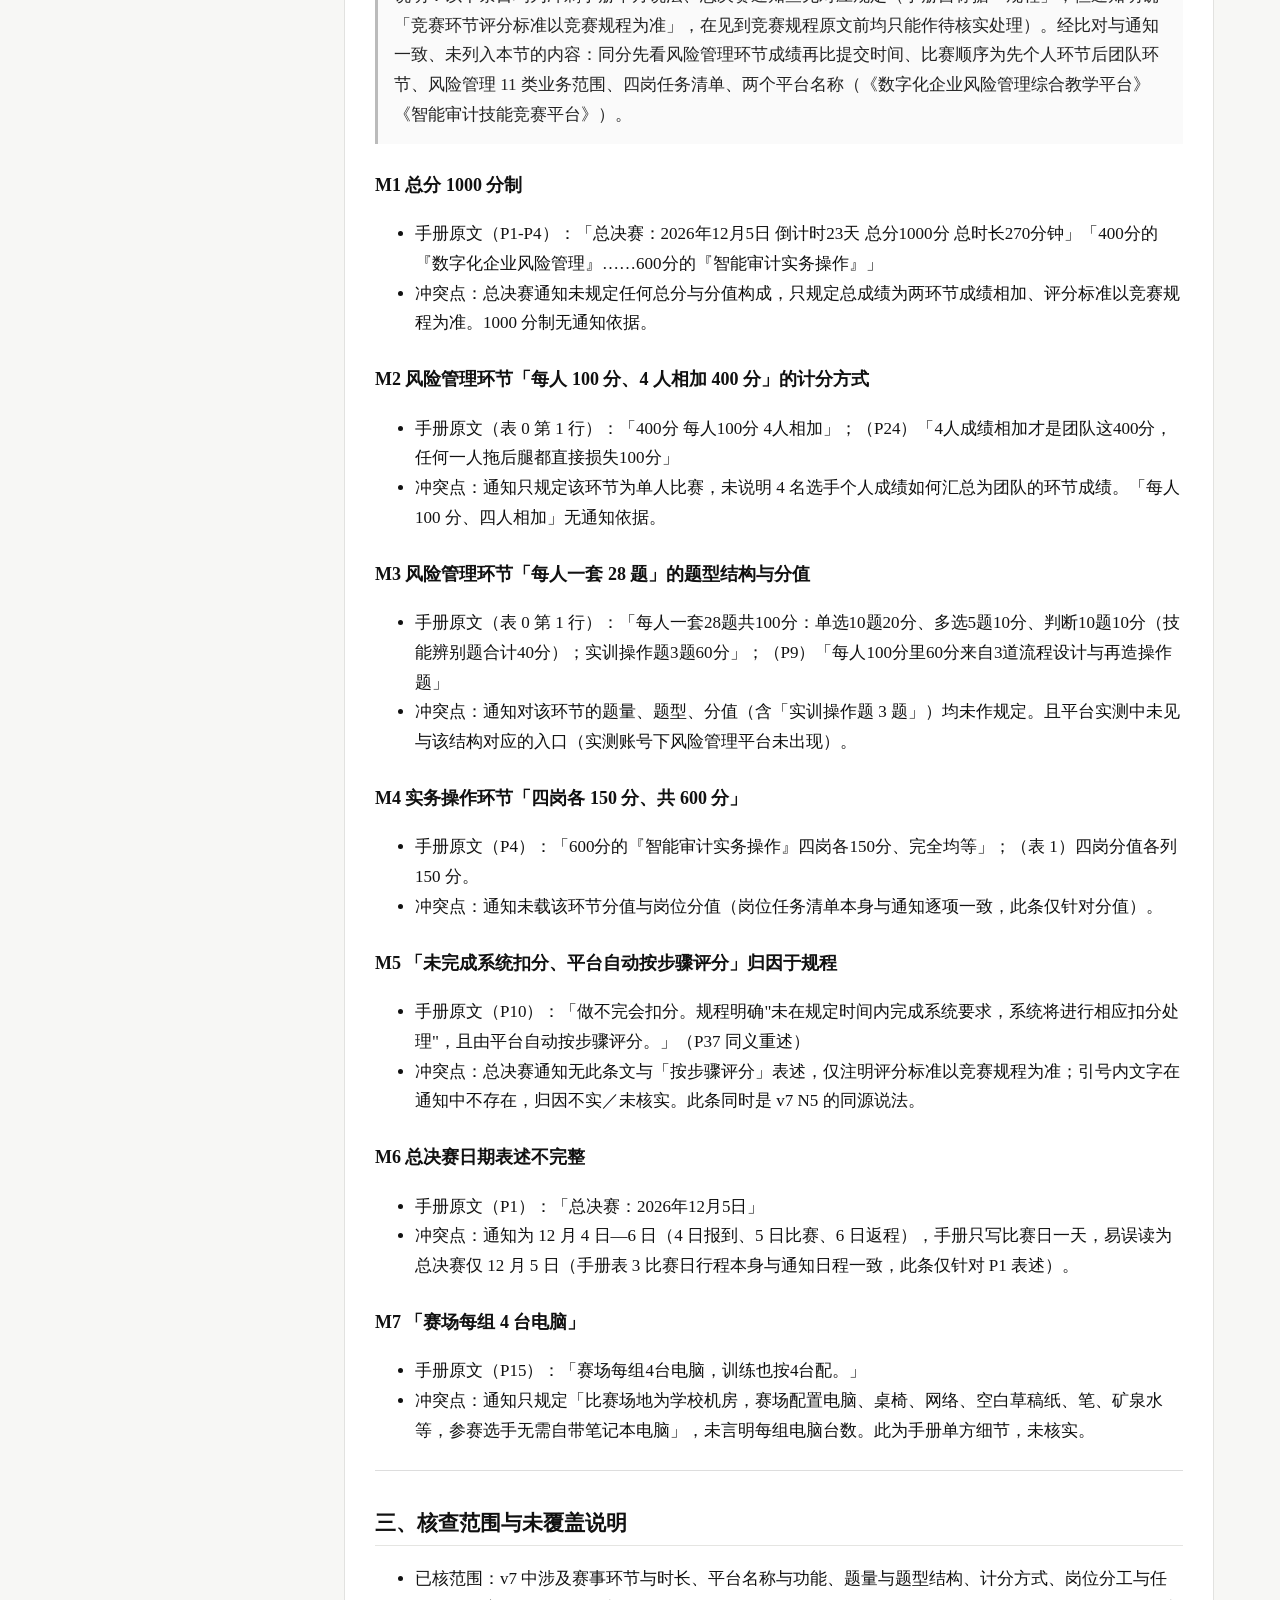
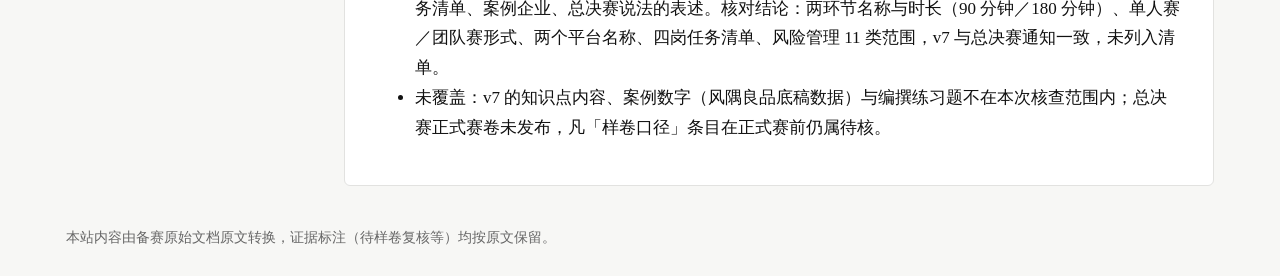
==== commit 23d959df: "三部分改造：新增风险管理样题与知识点回顾" ====
--- a/checklist.html
+++ b/checklist.html
@@ -12,11 +12,17 @@
     <div class="site-name">智能审计技能竞赛 · 总决赛备赛</div>
     <nav class="mainnav">
       <a href="index.html">总览</a>
+      <span class="nav-label">第一部分</span>
+      <a href="risk.html">风险管理样题</a>
+      <span class="nav-label">第二部分</span>
       <a href="platform.html">平台实测</a>
       <a href="s1.html">专员1线</a>
       <a href="s2.html">专员2线</a>
       <a href="s3.html">专员3线</a>
       <a href="manager.html">审计经理线</a>
+      <span class="nav-label">第三部分</span>
+      <a href="knowledge.html">知识点回顾</a>
+      <span class="nav-label">附录</span>
       <a href="checklist.html" class="active">二次核查清单</a>
     </nav>
     <div class="searchbar">
--- a/style.css
+++ b/style.css
@@ -59,3 +59,8 @@
   .content { padding: 18px 16px; width: 100%; }
   body { font-size: 16px; }
 }
+
+.mainnav .nav-label { color: #777; font-size: 13px; padding: 2px 2px; }
+.kp-links { margin: 14px 0; padding: 8px 16px; border-left: 3px solid #bbb; background: #fafafa; font-size: 15.5px; }
+.qanchor { display: block; height: 0; }
+h2[id], h3[id], a.qanchor { scroll-margin-top: 175px; }
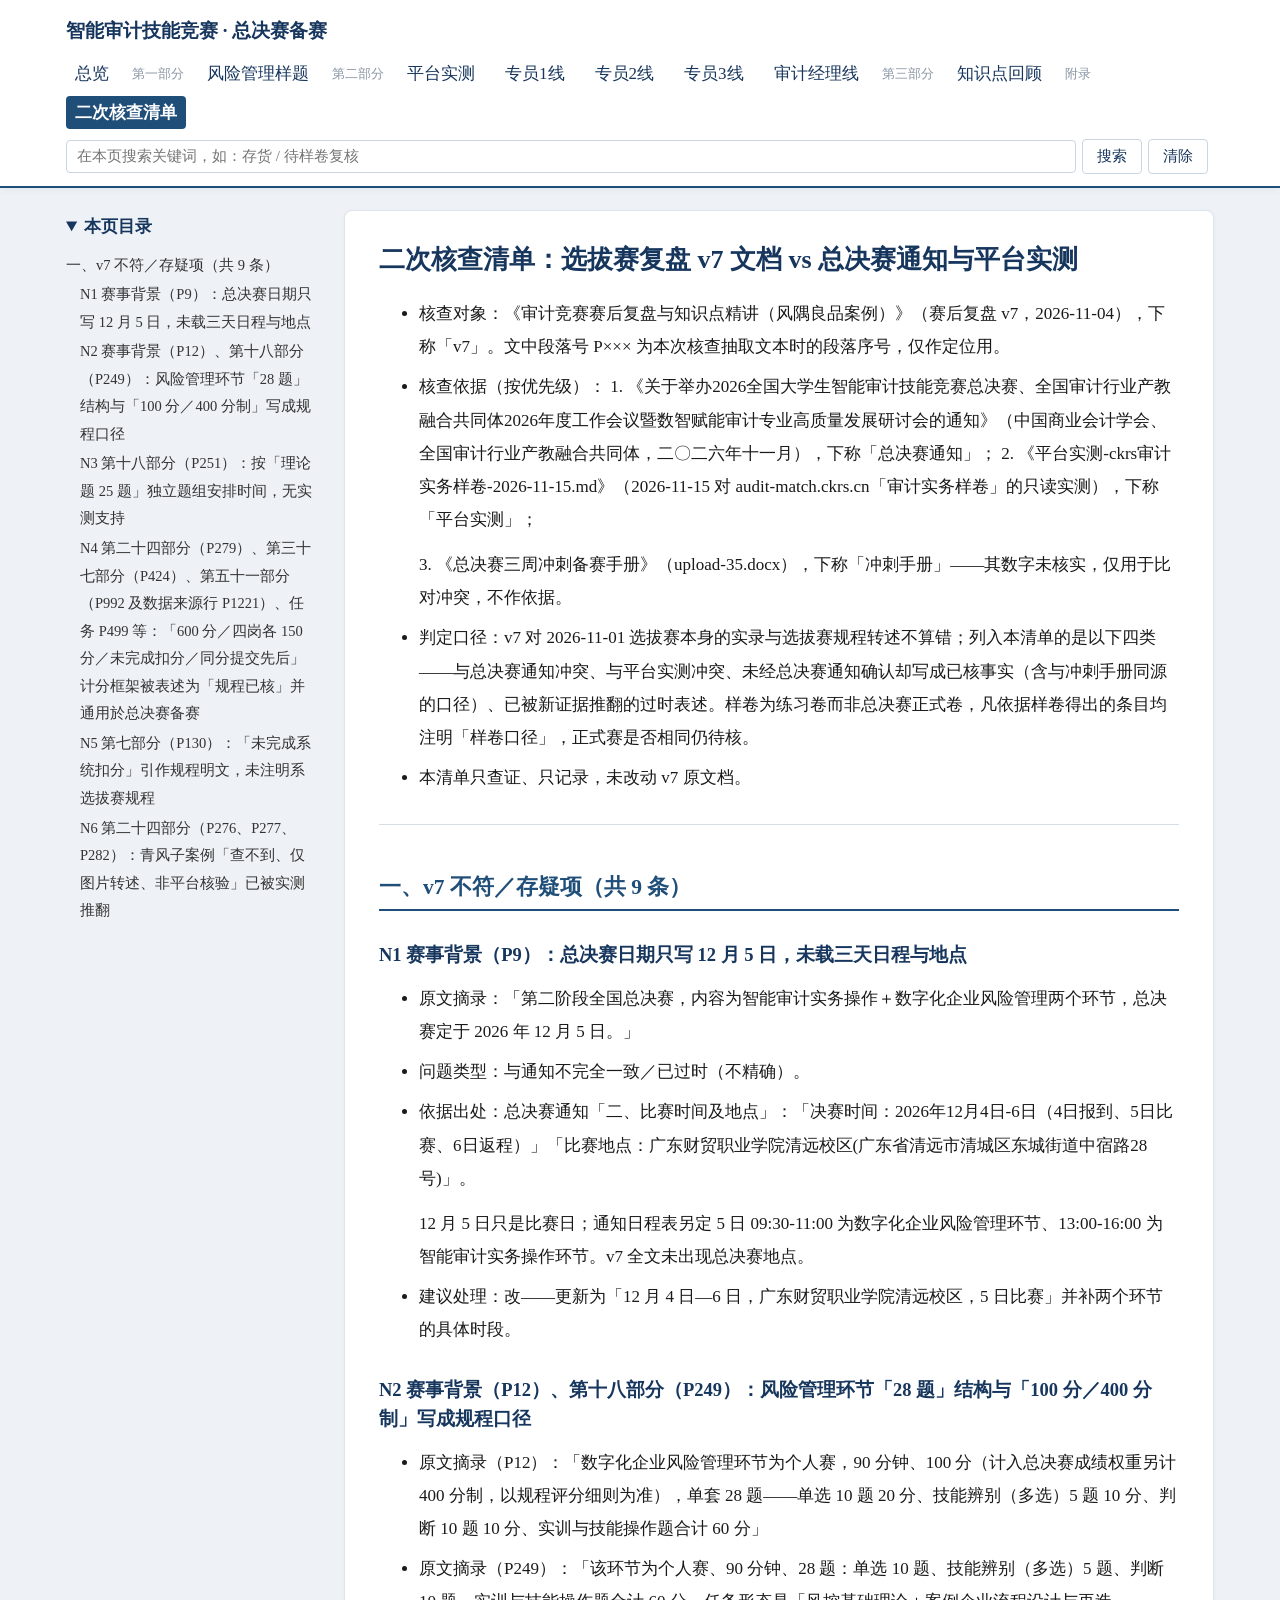
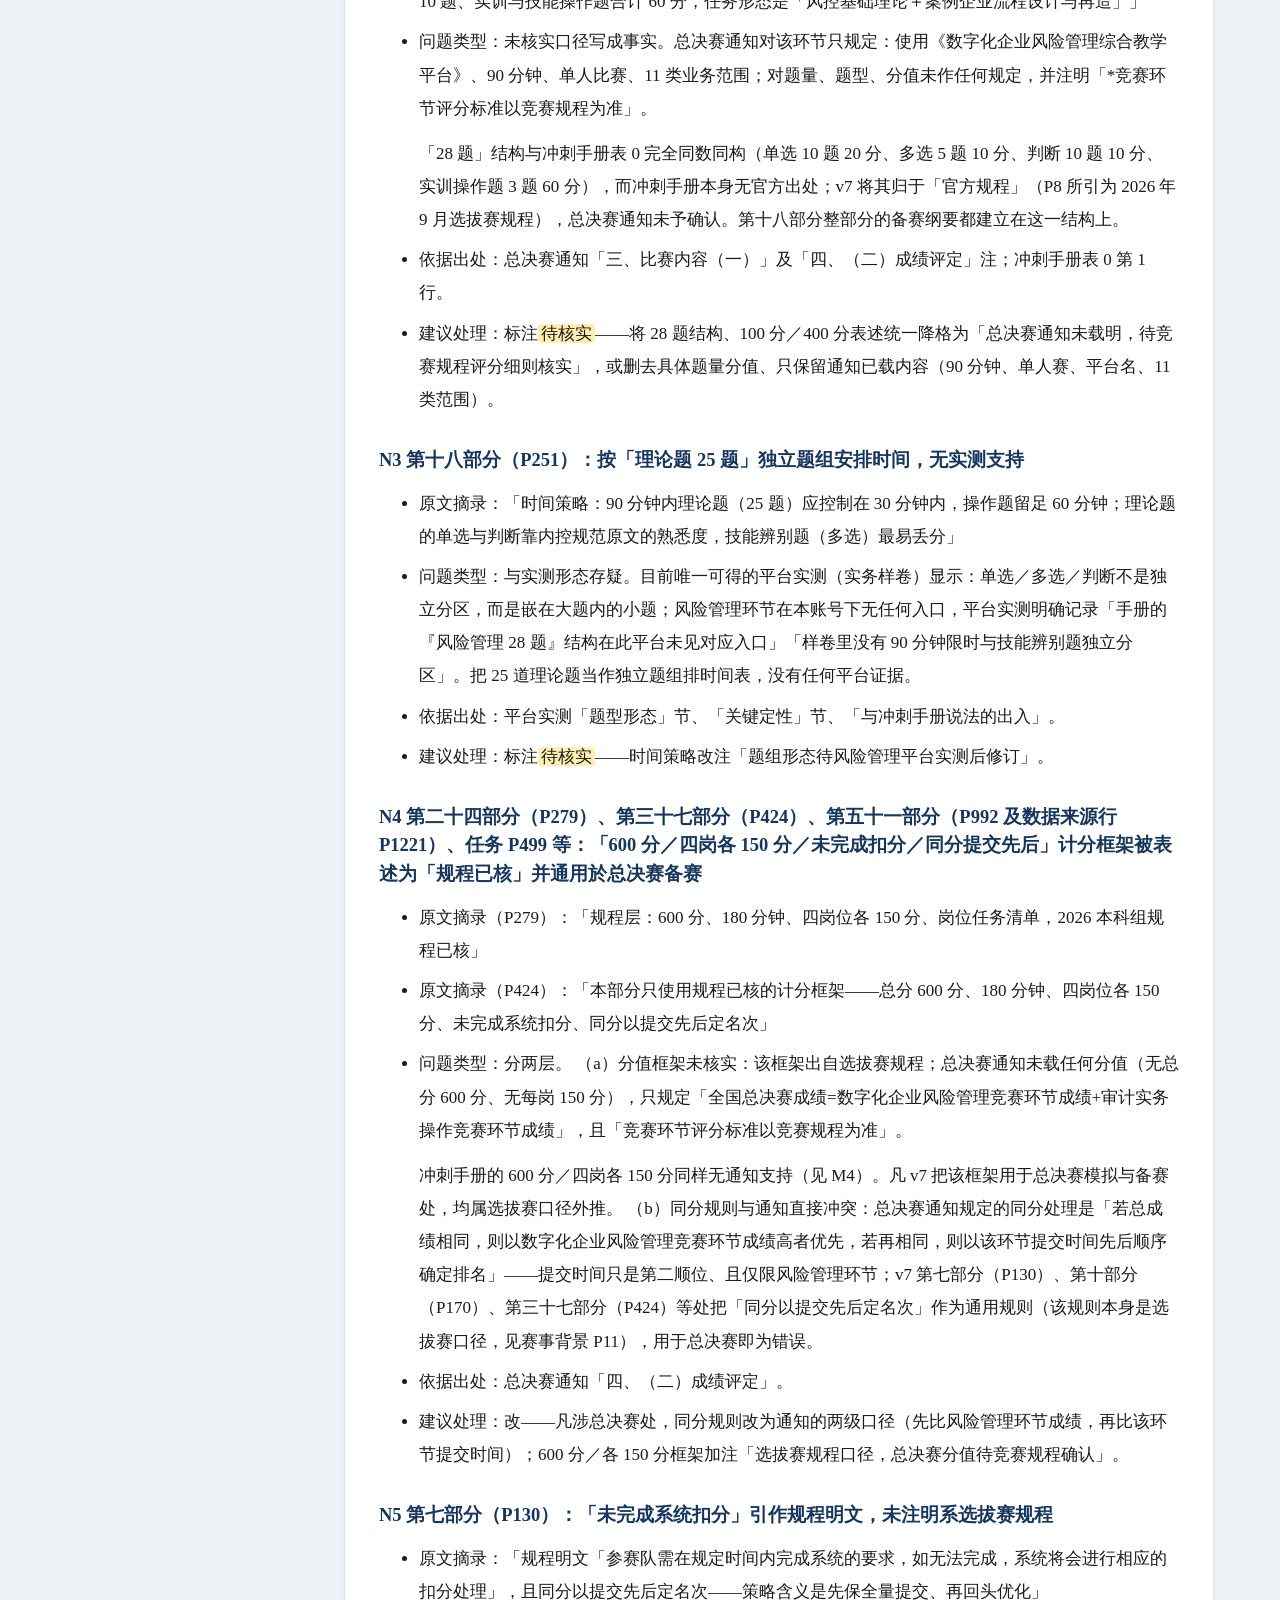
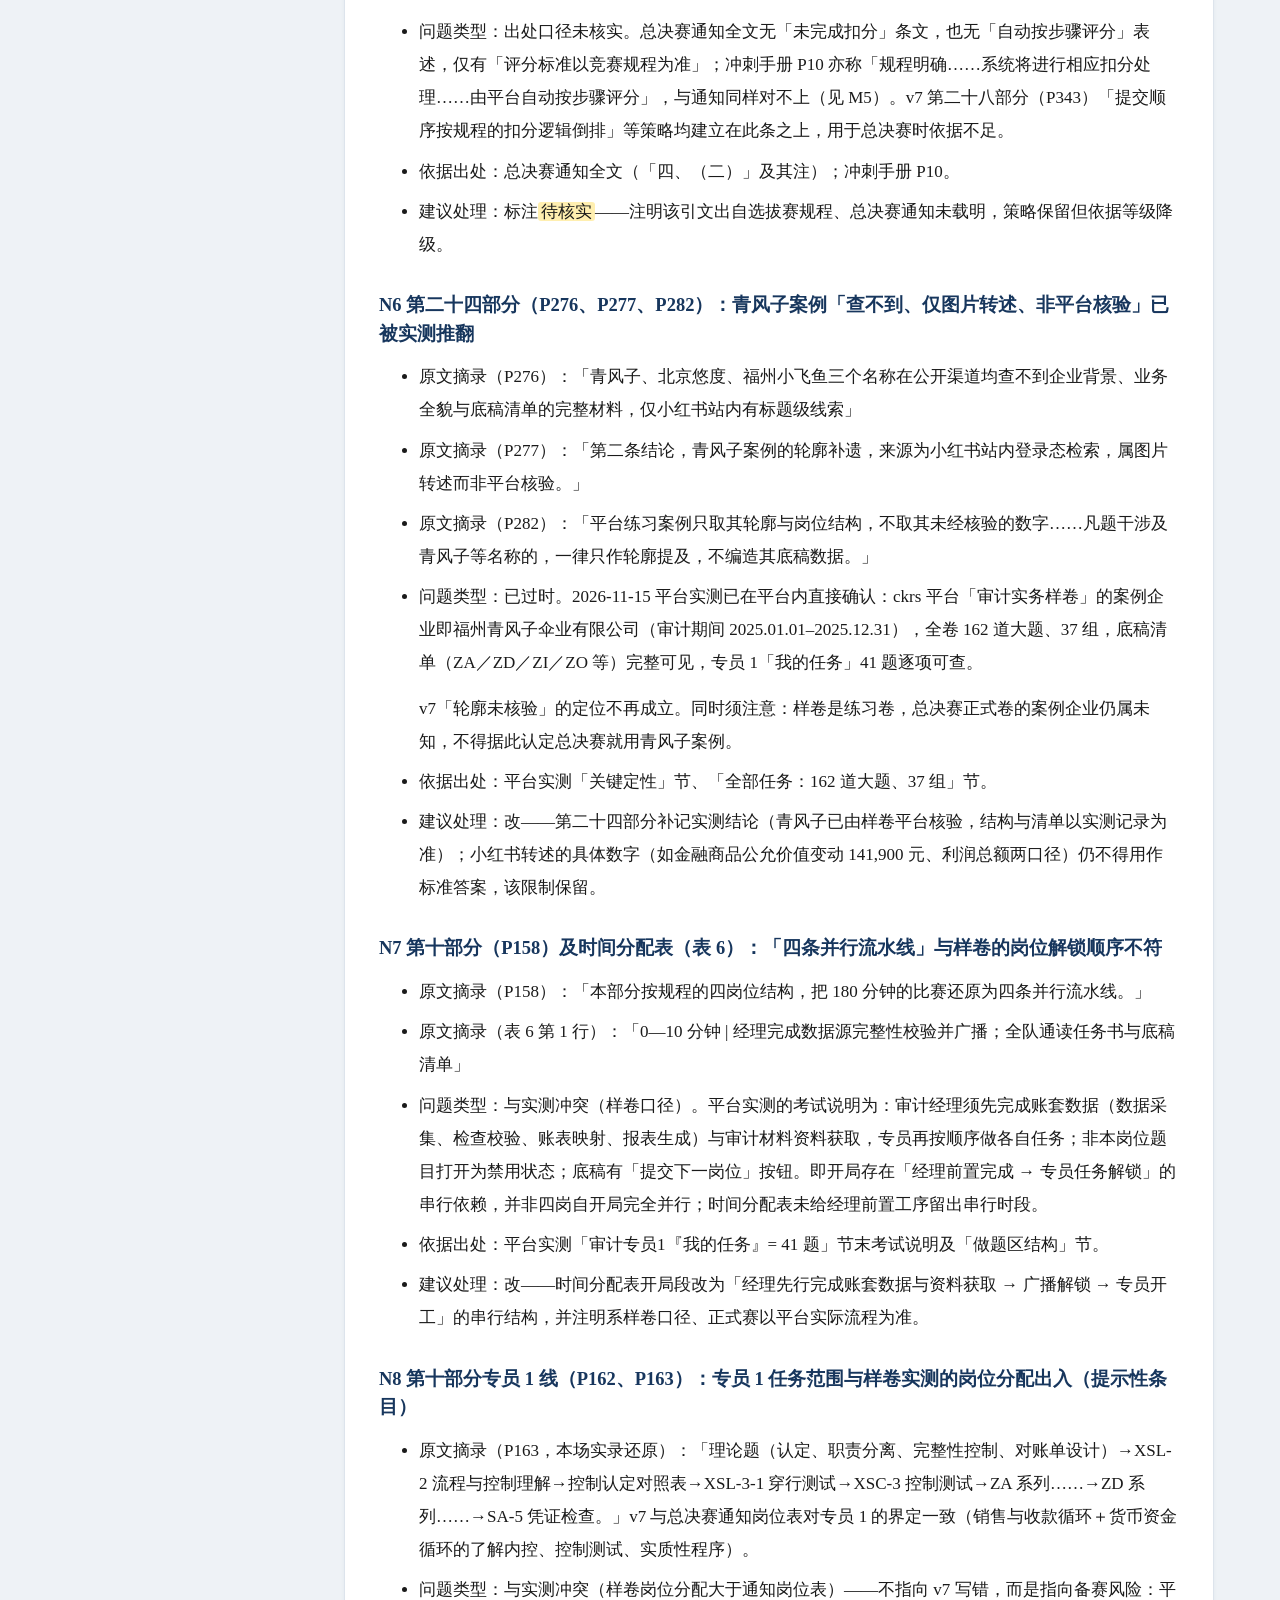
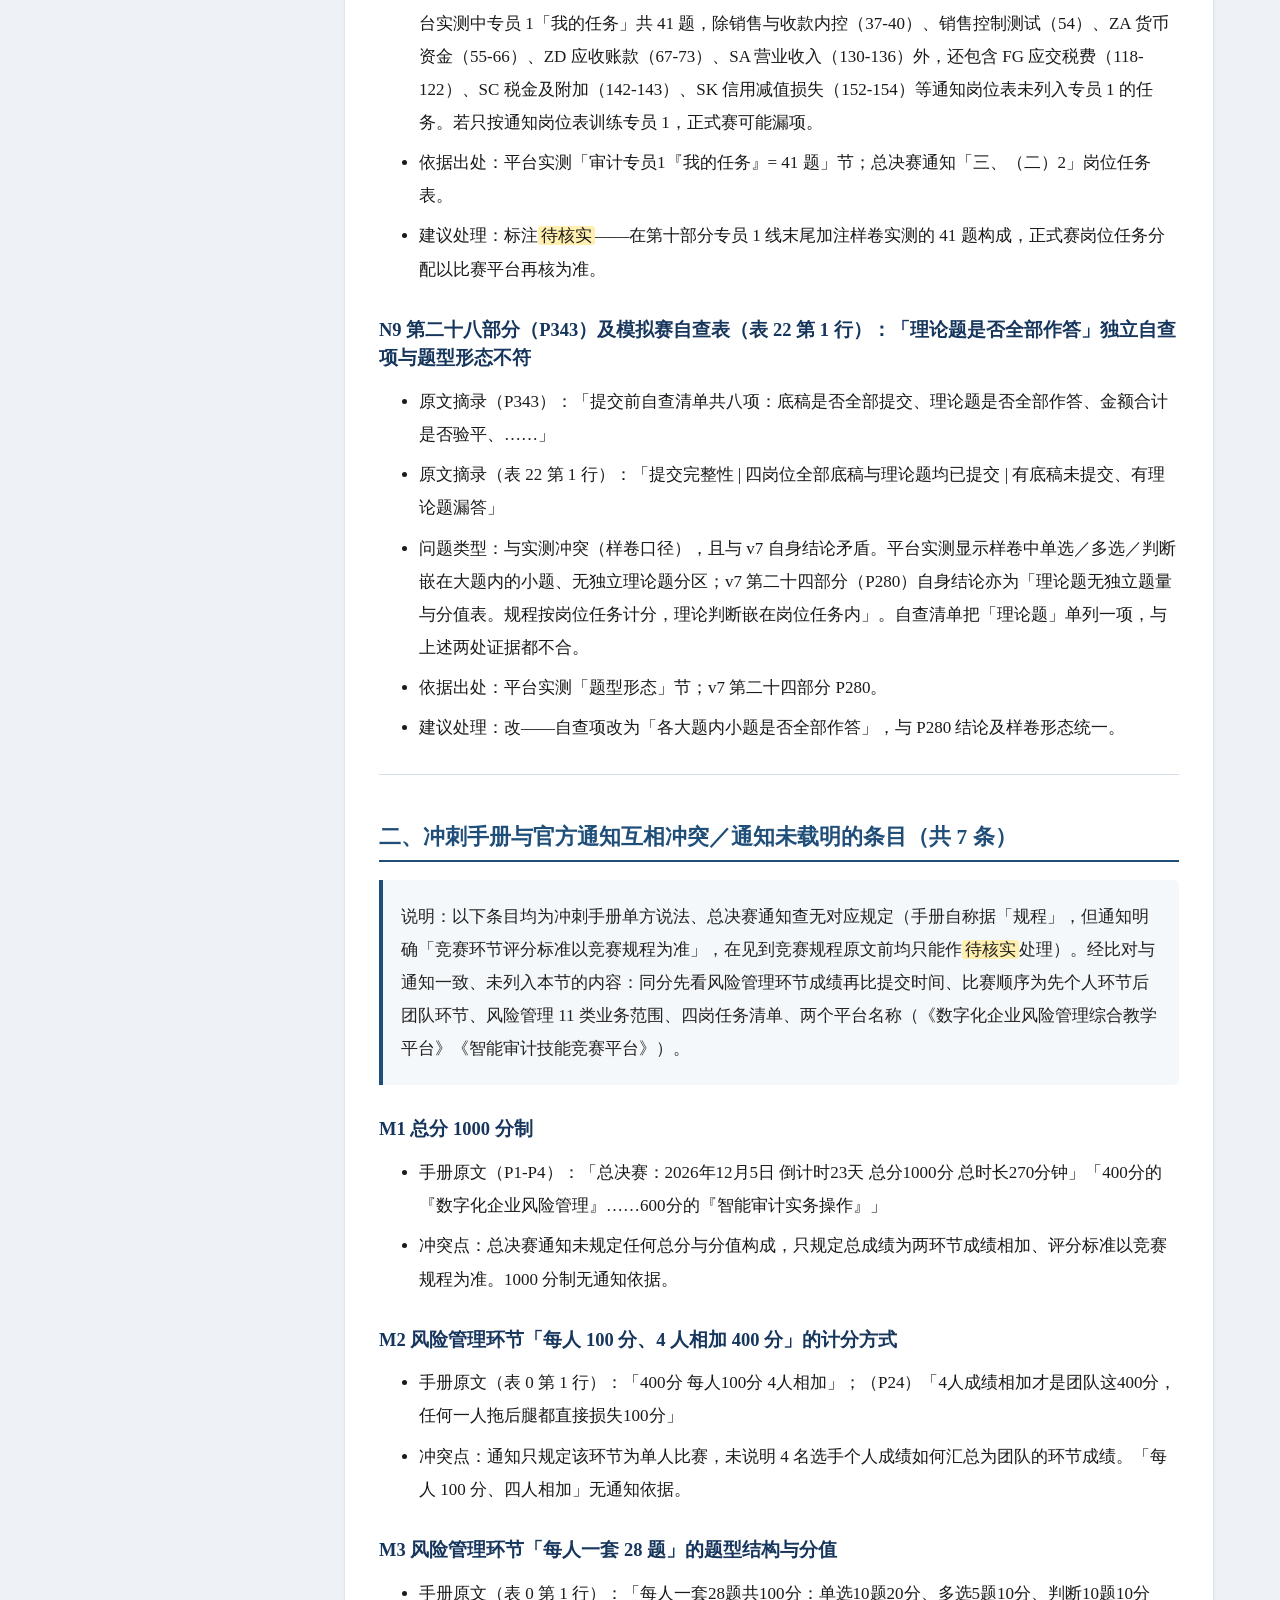
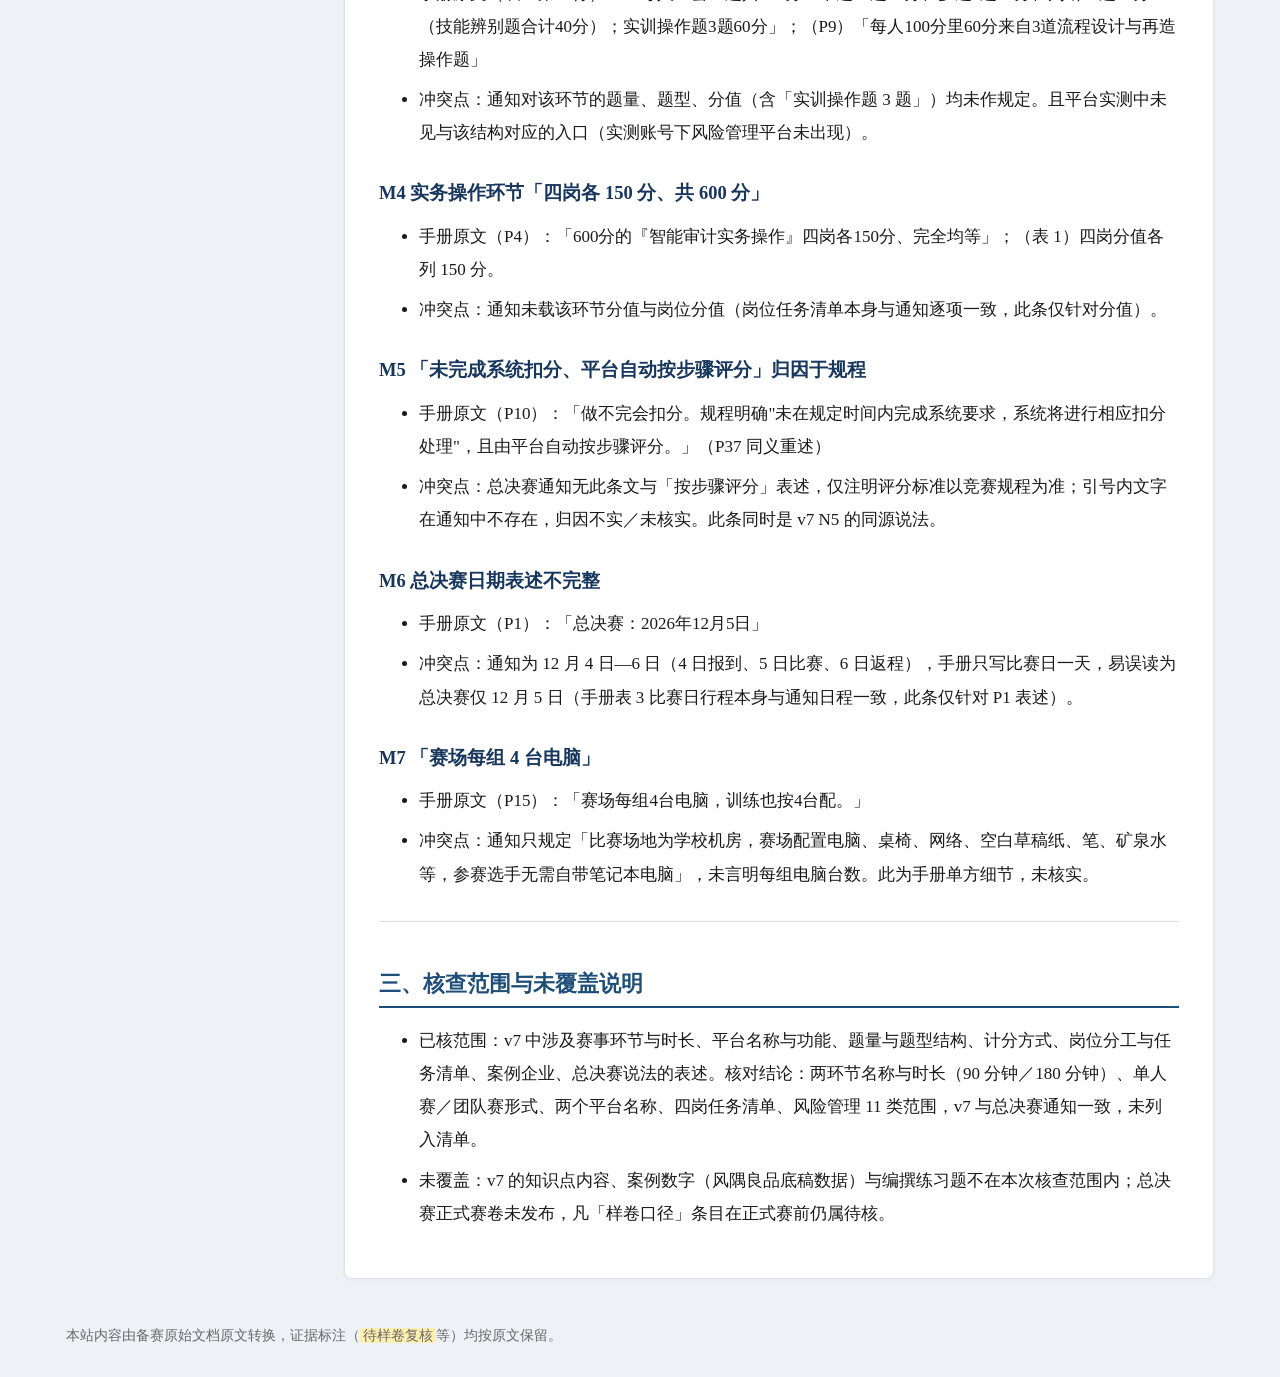
==== commit 948add01: "排版优化：checklist 页" ====
--- a/checklist.html
+++ b/checklist.html
@@ -71,44 +71,44 @@
 <h1 id="v7-vs">二次核查清单：选拔赛复盘 v7 文档 vs 总决赛通知与平台实测</h1>
 <ul>
 <li>核查对象：《审计竞赛赛后复盘与知识点精讲（风隅良品案例）》（赛后复盘 v7，2026-11-04），下称「v7」。文中段落号 P××× 为本次核查抽取文本时的段落序号，仅作定位用。</li>
-<li>核查依据（按优先级）：
+<li><p class="segp">核查依据（按优先级）：
   1. 《关于举办2026全国大学生智能审计技能竞赛总决赛、全国审计行业产教融合共同体2026年度工作会议暨数智赋能审计专业高质量发展研讨会的通知》（中国商业会计学会、全国审计行业产教融合共同体，二〇二六年十一月），下称「总决赛通知」；
-  2. 《平台实测-ckrs审计实务样卷-2026-11-15.md》（2026-11-15 对 audit-match.ckrs.cn「审计实务样卷」的只读实测），下称「平台实测」；
-  3. 《总决赛三周冲刺备赛手册》（upload-35.docx），下称「冲刺手册」——其数字未核实，仅用于比对冲突，不作依据。</li>
+  2. 《平台实测-ckrs审计实务样卷-2026-11-15.md》（2026-11-15 对 audit-match.ckrs.cn「审计实务样卷」的只读实测），下称「平台实测」；</p><p class="segp">
+  3. 《总决赛三周冲刺备赛手册》（upload-35.docx），下称「冲刺手册」——其数字未核实，仅用于比对冲突，不作依据。</p></li>
 <li>判定口径：v7 对 2026-11-01 选拔赛本身的实录与选拔赛规程转述不算错；列入本清单的是以下四类——与总决赛通知冲突、与平台实测冲突、未经总决赛通知确认却写成已核事实（含与冲刺手册同源的口径）、已被新证据推翻的过时表述。样卷为练习卷而非总决赛正式卷，凡依据样卷得出的条目均注明「样卷口径」，正式赛是否相同仍待核。</li>
 <li>本清单只查证、只记录，未改动 v7 原文档。</li>
 </ul>
-<hr />
+<hr>
 <h2 id="v7-9">一、v7 不符／存疑项（共 9 条）</h2>
 <h3 id="n1-p9-12-5">N1 赛事背景（P9）：总决赛日期只写 12 月 5 日，未载三天日程与地点</h3>
 <ul>
 <li>原文摘录：「第二阶段全国总决赛，内容为智能审计实务操作＋数字化企业风险管理两个环节，总决赛定于 2026 年 12 月 5 日。」</li>
 <li>问题类型：与通知不完全一致／已过时（不精确）。</li>
-<li>依据出处：总决赛通知「二、比赛时间及地点」：「决赛时间：2026年12月4日-6日（4日报到、5日比赛、6日返程）」「比赛地点：广东财贸职业学院清远校区(广东省清远市清城区东城街道中宿路28号)」。12 月 5 日只是比赛日；通知日程表另定 5 日 09:30-11:00 为数字化企业风险管理环节、13:00-16:00 为智能审计实务操作环节。v7 全文未出现总决赛地点。</li>
+<li><p class="segp">依据出处：总决赛通知「二、比赛时间及地点」：「决赛时间：2026年12月4日-6日（4日报到、5日比赛、6日返程）」「比赛地点：广东财贸职业学院清远校区(广东省清远市清城区东城街道中宿路28号)」。</p><p class="segp">12 月 5 日只是比赛日；通知日程表另定 5 日 09:30-11:00 为数字化企业风险管理环节、13:00-16:00 为智能审计实务操作环节。v7 全文未出现总决赛地点。</p></li>
 <li>建议处理：改——更新为「12 月 4 日—6 日，广东财贸职业学院清远校区，5 日比赛」并补两个环节的具体时段。</li>
 </ul>
 <h3 id="n2-p12p24928-100-400">N2 赛事背景（P12）、第十八部分（P249）：风险管理环节「28 题」结构与「100 分／400 分制」写成规程口径</h3>
 <ul>
 <li>原文摘录（P12）：「数字化企业风险管理环节为个人赛，90 分钟、100 分（计入总决赛成绩权重另计 400 分制，以规程评分细则为准），单套 28 题——单选 10 题 20 分、技能辨别（多选）5 题 10 分、判断 10 题 10 分、实训与技能操作题合计 60 分」</li>
 <li>原文摘录（P249）：「该环节为个人赛、90 分钟、28 题：单选 10 题、技能辨别（多选）5 题、判断 10 题、实训与技能操作题合计 60 分，任务形态是「风控基础理论＋案例企业流程设计与再造」」</li>
-<li>问题类型：未核实口径写成事实。总决赛通知对该环节只规定：使用《数字化企业风险管理综合教学平台》、90 分钟、单人比赛、11 类业务范围；对题量、题型、分值未作任何规定，并注明「*竞赛环节评分标准以竞赛规程为准」。「28 题」结构与冲刺手册表 0 完全同数同构（单选 10 题 20 分、多选 5 题 10 分、判断 10 题 10 分、实训操作题 3 题 60 分），而冲刺手册本身无官方出处；v7 将其归于「官方规程」（P8 所引为 2026 年 9 月选拔赛规程），总决赛通知未予确认。第十八部分整部分的备赛纲要都建立在这一结构上。</li>
+<li><p class="segp">问题类型：未核实口径写成事实。总决赛通知对该环节只规定：使用《数字化企业风险管理综合教学平台》、90 分钟、单人比赛、11 类业务范围；对题量、题型、分值未作任何规定，并注明「*竞赛环节评分标准以竞赛规程为准」。</p><p class="segp">「28 题」结构与冲刺手册表 0 完全同数同构（单选 10 题 20 分、多选 5 题 10 分、判断 10 题 10 分、实训操作题 3 题 60 分），而冲刺手册本身无官方出处；v7 将其归于「官方规程」（P8 所引为 2026 年 9 月选拔赛规程），总决赛通知未予确认。第十八部分整部分的备赛纲要都建立在这一结构上。</p></li>
 <li>依据出处：总决赛通知「三、比赛内容（一）」及「四、（二）成绩评定」注；冲刺手册表 0 第 1 行。</li>
-<li>建议处理：标注待核实——将 28 题结构、100 分／400 分表述统一降格为「总决赛通知未载明，待竞赛规程评分细则核实」，或删去具体题量分值、只保留通知已载内容（90 分钟、单人赛、平台名、11 类范围）。</li>
+<li>建议处理：标注<mark class="warn">待核实</mark>——将 28 题结构、100 分／400 分表述统一降格为「总决赛通知未载明，待竞赛规程评分细则核实」，或删去具体题量分值、只保留通知已载内容（90 分钟、单人赛、平台名、11 类范围）。</li>
 </ul>
 <h3 id="n3-p251-25">N3 第十八部分（P251）：按「理论题 25 题」独立题组安排时间，无实测支持</h3>
 <ul>
 <li>原文摘录：「时间策略：90 分钟内理论题（25 题）应控制在 30 分钟内，操作题留足 60 分钟；理论题的单选与判断靠内控规范原文的熟悉度，技能辨别题（多选）最易丢分」</li>
 <li>问题类型：与实测形态存疑。目前唯一可得的平台实测（实务样卷）显示：单选／多选／判断不是独立分区，而是嵌在大题内的小题；风险管理环节在本账号下无任何入口，平台实测明确记录「手册的『风险管理 28 题』结构在此平台未见对应入口」「样卷里没有 90 分钟限时与技能辨别题独立分区」。把 25 道理论题当作独立题组排时间表，没有任何平台证据。</li>
 <li>依据出处：平台实测「题型形态」节、「关键定性」节、「与冲刺手册说法的出入」。</li>
-<li>建议处理：标注待核实——时间策略改注「题组形态待风险管理平台实测后修订」。</li>
+<li>建议处理：标注<mark class="warn">待核实</mark>——时间策略改注「题组形态待风险管理平台实测后修订」。</li>
 </ul>
 <h3 id="n4-p279p424p992-p1221-p499-600-150">N4 第二十四部分（P279）、第三十七部分（P424）、第五十一部分（P992 及数据来源行 P1221）、任务 P499 等：「600 分／四岗各 150 分／未完成扣分／同分提交先后」计分框架被表述为「规程已核」并通用於总决赛备赛</h3>
 <ul>
 <li>原文摘录（P279）：「规程层：600 分、180 分钟、四岗位各 150 分、岗位任务清单，2026 本科组规程已核」</li>
 <li>原文摘录（P424）：「本部分只使用规程已核的计分框架——总分 600 分、180 分钟、四岗位各 150 分、未完成系统扣分、同分以提交先后定名次」</li>
-<li>问题类型：分两层。
-  （a）分值框架未核实：该框架出自选拔赛规程；总决赛通知未载任何分值（无总分 600 分、无每岗 150 分），只规定「全国总决赛成绩=数字化企业风险管理竞赛环节成绩+审计实务操作竞赛环节成绩」，且「竞赛环节评分标准以竞赛规程为准」。冲刺手册的 600 分／四岗各 150 分同样无通知支持（见 M4）。凡 v7 把该框架用于总决赛模拟与备赛处，均属选拔赛口径外推。
-  （b）同分规则与通知直接冲突：总决赛通知规定的同分处理是「若总成绩相同，则以数字化企业风险管理竞赛环节成绩高者优先，若再相同，则以该环节提交时间先后顺序确定排名」——提交时间只是第二顺位、且仅限风险管理环节；v7 第七部分（P130）、第十部分（P170）、第三十七部分（P424）等处把「同分以提交先后定名次」作为通用规则（该规则本身是选拔赛口径，见赛事背景 P11），用于总决赛即为错误。</li>
+<li><p class="segp">问题类型：分两层。
+  （a）分值框架未核实：该框架出自选拔赛规程；总决赛通知未载任何分值（无总分 600 分、无每岗 150 分），只规定「全国总决赛成绩=数字化企业风险管理竞赛环节成绩+审计实务操作竞赛环节成绩」，且「竞赛环节评分标准以竞赛规程为准」。</p><p class="segp">冲刺手册的 600 分／四岗各 150 分同样无通知支持（见 M4）。凡 v7 把该框架用于总决赛模拟与备赛处，均属选拔赛口径外推。
+  （b）同分规则与通知直接冲突：总决赛通知规定的同分处理是「若总成绩相同，则以数字化企业风险管理竞赛环节成绩高者优先，若再相同，则以该环节提交时间先后顺序确定排名」——提交时间只是第二顺位、且仅限风险管理环节；v7 第七部分（P130）、第十部分（P170）、第三十七部分（P424）等处把「同分以提交先后定名次」作为通用规则（该规则本身是选拔赛口径，见赛事背景 P11），用于总决赛即为错误。</p></li>
 <li>依据出处：总决赛通知「四、（二）成绩评定」。</li>
 <li>建议处理：改——凡涉总决赛处，同分规则改为通知的两级口径（先比风险管理环节成绩，再比该环节提交时间）；600 分／各 150 分框架加注「选拔赛规程口径，总决赛分值待竞赛规程确认」。</li>
 </ul>
@@ -117,14 +117,14 @@
 <li>原文摘录：「规程明文「参赛队需在规定时间内完成系统的要求，如无法完成，系统将会进行相应的扣分处理」，且同分以提交先后定名次——策略含义是先保全量提交、再回头优化」</li>
 <li>问题类型：出处口径未核实。总决赛通知全文无「未完成扣分」条文，也无「自动按步骤评分」表述，仅有「评分标准以竞赛规程为准」；冲刺手册 P10 亦称「规程明确……系统将进行相应扣分处理……由平台自动按步骤评分」，与通知同样对不上（见 M5）。v7 第二十八部分（P343）「提交顺序按规程的扣分逻辑倒排」等策略均建立在此条之上，用于总决赛时依据不足。</li>
 <li>依据出处：总决赛通知全文（「四、（二）」及其注）；冲刺手册 P10。</li>
-<li>建议处理：标注待核实——注明该引文出自选拔赛规程、总决赛通知未载明，策略保留但依据等级降级。</li>
+<li>建议处理：标注<mark class="warn">待核实</mark>——注明该引文出自选拔赛规程、总决赛通知未载明，策略保留但依据等级降级。</li>
 </ul>
 <h3 id="n6-p276p277p282">N6 第二十四部分（P276、P277、P282）：青风子案例「查不到、仅图片转述、非平台核验」已被实测推翻</h3>
 <ul>
 <li>原文摘录（P276）：「青风子、北京悠度、福州小飞鱼三个名称在公开渠道均查不到企业背景、业务全貌与底稿清单的完整材料，仅小红书站内有标题级线索」</li>
 <li>原文摘录（P277）：「第二条结论，青风子案例的轮廓补遗，来源为小红书站内登录态检索，属图片转述而非平台核验。」</li>
 <li>原文摘录（P282）：「平台练习案例只取其轮廓与岗位结构，不取其未经核验的数字……凡题干涉及青风子等名称的，一律只作轮廓提及，不编造其底稿数据。」</li>
-<li>问题类型：已过时。2026-11-15 平台实测已在平台内直接确认：ckrs 平台「审计实务样卷」的案例企业即福州青风子伞业有限公司（审计期间 2025.01.01–2025.12.31），全卷 162 道大题、37 组，底稿清单（ZA／ZD／ZI／ZO 等）完整可见，专员 1「我的任务」41 题逐项可查。v7「轮廓未核验」的定位不再成立。同时须注意：样卷是练习卷，总决赛正式卷的案例企业仍属未知，不得据此认定总决赛就用青风子案例。</li>
+<li><p class="segp">问题类型：已过时。2026-11-15 平台实测已在平台内直接确认：ckrs 平台「审计实务样卷」的案例企业即福州青风子伞业有限公司（审计期间 2025.01.01–2025.12.31），全卷 162 道大题、37 组，底稿清单（ZA／ZD／ZI／ZO 等）完整可见，专员 1「我的任务」41 题逐项可查。</p><p class="segp">v7「轮廓未核验」的定位不再成立。同时须注意：样卷是练习卷，总决赛正式卷的案例企业仍属未知，不得据此认定总决赛就用青风子案例。</p></li>
 <li>依据出处：平台实测「关键定性」节、「全部任务：162 道大题、37 组」节。</li>
 <li>建议处理：改——第二十四部分补记实测结论（青风子已由样卷平台核验，结构与清单以实测记录为准）；小红书转述的具体数字（如金融商品公允价值变动 141,900 元、利润总额两口径）仍不得用作标准答案，该限制保留。</li>
 </ul>
@@ -141,7 +141,7 @@
 <li>原文摘录（P163，本场实录还原）：「理论题（认定、职责分离、完整性控制、对账单设计）→XSL-2 流程与控制理解→控制认定对照表→XSL-3-1 穿行测试→XSC-3 控制测试→ZA 系列……→ZD 系列……→SA-5 凭证检查。」v7 与总决赛通知岗位表对专员 1 的界定一致（销售与收款循环＋货币资金循环的了解内控、控制测试、实质性程序）。</li>
 <li>问题类型：与实测冲突（样卷岗位分配大于通知岗位表）——不指向 v7 写错，而是指向备赛风险：平台实测中专员 1「我的任务」共 41 题，除销售与收款内控（37-40）、销售控制测试（54）、ZA 货币资金（55-66）、ZD 应收账款（67-73）、SA 营业收入（130-136）外，还包含 FG 应交税费（118-122）、SC 税金及附加（142-143）、SK 信用减值损失（152-154）等通知岗位表未列入专员 1 的任务。若只按通知岗位表训练专员 1，正式赛可能漏项。</li>
 <li>依据出处：平台实测「审计专员1『我的任务』= 41 题」节；总决赛通知「三、（二）2」岗位任务表。</li>
-<li>建议处理：标注待核实——在第十部分专员 1 线末尾加注样卷实测的 41 题构成，正式赛岗位任务分配以比赛平台再核为准。</li>
+<li>建议处理：标注<mark class="warn">待核实</mark>——在第十部分专员 1 线末尾加注样卷实测的 41 题构成，正式赛岗位任务分配以比赛平台再核为准。</li>
 </ul>
 <h3 id="n9-p343-22-1">N9 第二十八部分（P343）及模拟赛自查表（表 22 第 1 行）：「理论题是否全部作答」独立自查项与题型形态不符</h3>
 <ul>
@@ -151,10 +151,10 @@
 <li>依据出处：平台实测「题型形态」节；v7 第二十四部分 P280。</li>
 <li>建议处理：改——自查项改为「各大题内小题是否全部作答」，与 P280 结论及样卷形态统一。</li>
 </ul>
-<hr />
+<hr>
 <h2 id="7">二、冲刺手册与官方通知互相冲突／通知未载明的条目（共 7 条）</h2>
 <blockquote>
-<p>说明：以下条目均为冲刺手册单方说法、总决赛通知查无对应规定（手册自称据「规程」，但通知明确「竞赛环节评分标准以竞赛规程为准」，在见到竞赛规程原文前均只能作待核实处理）。经比对与通知一致、未列入本节的内容：同分先看风险管理环节成绩再比提交时间、比赛顺序为先个人环节后团队环节、风险管理 11 类业务范围、四岗任务清单、两个平台名称（《数字化企业风险管理综合教学平台》《智能审计技能竞赛平台》）。</p>
+<p>说明：以下条目均为冲刺手册单方说法、总决赛通知查无对应规定（手册自称据「规程」，但通知明确「竞赛环节评分标准以竞赛规程为准」，在见到竞赛规程原文前均只能作<mark class="warn">待核实</mark>处理）。经比对与通知一致、未列入本节的内容：同分先看风险管理环节成绩再比提交时间、比赛顺序为先个人环节后团队环节、风险管理 11 类业务范围、四岗任务清单、两个平台名称（《数字化企业风险管理综合教学平台》《智能审计技能竞赛平台》）。</p>
 </blockquote>
 <h3 id="m1-1000">M1 总分 1000 分制</h3>
 <ul>
@@ -191,7 +191,7 @@
 <li>手册原文（P15）：「赛场每组4台电脑，训练也按4台配。」</li>
 <li>冲突点：通知只规定「比赛场地为学校机房，赛场配置电脑、桌椅、网络、空白草稿纸、笔、矿泉水等，参赛选手无需自带笔记本电脑」，未言明每组电脑台数。此为手册单方细节，未核实。</li>
 </ul>
-<hr />
+<hr>
 <h2 id="_1">三、核查范围与未覆盖说明</h2>
 <ul>
 <li>已核范围：v7 中涉及赛事环节与时长、平台名称与功能、题量与题型结构、计分方式、岗位分工与任务清单、案例企业、总决赛说法的表述。核对结论：两环节名称与时长（90 分钟／180 分钟）、单人赛／团队赛形式、两个平台名称、四岗任务清单、风险管理 11 类范围，v7 与总决赛通知一致，未列入清单。</li>
@@ -199,7 +199,7 @@
 </ul>
   </main>
 </div>
-<footer class="footer">本站内容由备赛原始文档原文转换，证据标注（待样卷复核等）均按原文保留。</footer>
+<footer class="footer">本站内容由备赛原始文档原文转换，证据标注（<mark class="warn">待样卷复核</mark>等）均按原文保留。</footer>
 <script src="search.js"></script>
 </body>
-</html>
+</html>
--- a/style.css
+++ b/style.css
@@ -1,66 +1,138 @@
-:root { color-scheme: light; }
+:root {
+  color-scheme: light;
+  --accent: #1f4e79;
+  --accent-dark: #17365d;
+  --accent-light: #e9eff6;
+  --accent-border: #c9d6e4;
+  --warn-bg: #ffefb0;
+  --score-bg: #dcebfb;
+  --ink: #1a1a1a;
+}
 * { box-sizing: border-box; }
+html { scroll-behavior: smooth; }
 body {
   margin: 0;
-  background: #f7f7f5;
-  color: #111;
+  background: #eef2f6;
+  color: var(--ink);
   font-family: "Times New Roman", "Songti SC", "STSong", "SimSun", "宋体", serif;
   font-size: 17px;
-  line-height: 1.75;
+  line-height: 1.95;
 }
 .topbar {
   position: sticky; top: 0; z-index: 10;
-  background: #fff; border-bottom: 1px solid #ddd;
+  background: #fff; border-bottom: 2px solid var(--accent);
+  box-shadow: 0 1px 6px rgba(31, 78, 121, 0.08);
 }
-.topbar-inner { max-width: 1180px; margin: 0 auto; padding: 10px 16px; }
-.site-name { font-weight: bold; font-size: 18px; margin-bottom: 6px; }
-.mainnav { display: flex; flex-wrap: wrap; gap: 4px 14px; margin-bottom: 8px; }
-.mainnav a { color: #111; text-decoration: none; padding: 2px 6px; border-radius: 4px; }
-.mainnav a:hover { background: #eee; }
-.mainnav a.active { background: #111; color: #fff; }
+.topbar-inner { max-width: 1180px; margin: 0 auto; padding: 12px 16px; }
+.site-name { font-weight: bold; font-size: 19px; margin-bottom: 8px; color: var(--accent-dark); }
+.mainnav { display: flex; flex-wrap: wrap; gap: 6px 12px; margin-bottom: 10px; align-items: center; }
+.mainnav a { color: var(--accent-dark); text-decoration: none; padding: 3px 9px; border-radius: 4px; line-height: 1.6; }
+.mainnav a:hover { background: var(--accent-light); }
+.mainnav a.active { background: var(--accent); color: #fff; font-weight: bold; }
+.mainnav .nav-label { color: #8a97a5; font-size: 13px; padding: 2px 2px; }
 .searchbar { display: flex; flex-wrap: wrap; gap: 6px; align-items: center; }
 .searchbar input {
-  flex: 1 1 220px; padding: 6px 10px; font-size: 15px;
-  font-family: inherit; border: 1px solid #bbb; border-radius: 4px; background: #fff; color: #111;
+  flex: 1 1 220px; padding: 7px 10px; font-size: 15px;
+  font-family: inherit; border: 1px solid var(--accent-border); border-radius: 4px; background: #fff; color: var(--ink);
 }
+.searchbar input:focus { outline: 2px solid var(--accent); outline-offset: 0; border-color: var(--accent); }
 .searchbar button {
-  padding: 6px 14px; font-size: 15px; font-family: inherit;
-  border: 1px solid #bbb; border-radius: 4px; background: #fff; color: #111; cursor: pointer;
+  padding: 7px 14px; font-size: 15px; font-family: inherit;
+  border: 1px solid var(--accent-border); border-radius: 4px; background: #fff; color: var(--accent-dark); cursor: pointer;
 }
-.searchbar button:hover { background: #eee; }
+.searchbar button:hover { background: var(--accent-light); }
 .search-count { font-size: 14px; color: #555; }
 .layout {
-  max-width: 1180px; margin: 0 auto; padding: 18px 16px 40px;
+  max-width: 1180px; margin: 0 auto; padding: 22px 16px 44px;
   display: flex; gap: 28px; align-items: flex-start;
 }
-.toc-wrap { flex: 0 0 250px; position: sticky; top: 150px; max-height: calc(100vh - 170px); overflow: auto; }
-.toc-wrap summary { font-weight: bold; cursor: pointer; margin-bottom: 6px; }
-.toc ul { list-style: none; margin: 0; padding-left: 14px; font-size: 14.5px; line-height: 1.55; }
+.toc-wrap { flex: 0 0 250px; position: sticky; top: 158px; max-height: calc(100vh - 178px); overflow: auto; }
+.toc-wrap summary { font-weight: bold; cursor: pointer; margin-bottom: 8px; color: var(--accent-dark); }
+.toc ul { list-style: none; margin: 0; padding-left: 14px; font-size: 14.5px; line-height: 1.9; }
 .toc > ul { padding-left: 0; }
-.toc a { color: #111; text-decoration: none; }
-.toc a:hover { text-decoration: underline; }
-.content { flex: 1 1 auto; min-width: 0; background: #fff; border: 1px solid #e2e2e0; border-radius: 6px; padding: 26px 30px; }
-.content h1 { font-size: 25px; line-height: 1.4; margin-top: 0; }
-.content h2 { font-size: 21px; margin-top: 34px; border-bottom: 1px solid #e5e5e2; padding-bottom: 4px; }
-.content h3 { font-size: 18px; margin-top: 26px; }
-.content table { border-collapse: collapse; width: 100%; margin: 14px 0; font-size: 15.5px; display: block; overflow-x: auto; }
-.content th, .content td { border: 1px solid #ccc; padding: 6px 10px; text-align: left; vertical-align: top; }
-.content th { background: #f0f0ee; }
-.content blockquote { margin: 14px 0; padding: 8px 16px; border-left: 3px solid #bbb; background: #fafafa; color: #222; }
-.content blockquote p { margin: 6px 0; }
-.content a { color: #111; }
-.content hr { border: none; border-top: 1px solid #ddd; margin: 24px 0; }
-.content code { font-family: "Times New Roman", monospace; background: #f0f0ee; padding: 0 4px; border-radius: 3px; }
-mark.search-hit { background: #ffe58a; color: #111; padding: 0 1px; }
-.footer { max-width: 1180px; margin: 0 auto; padding: 0 16px 26px; font-size: 13.5px; color: #666; }
+.toc li { margin: 2px 0; }
+.toc a { color: #333; text-decoration: none; }
+.toc a:hover { color: var(--accent); text-decoration: underline; }
+.content {
+  flex: 1 1 auto; min-width: 0; background: #fff;
+  border: 1px solid #dde4ec; border-radius: 8px;
+  padding: 30px 34px 36px;
+  box-shadow: 0 1px 4px rgba(31, 78, 121, 0.05);
+}
+.content p { margin: 12px 0; }
+.content li { margin: 7px 0; }
+.content ul, .content ol { margin: 12px 0; }
+.content h1 { font-size: 26px; line-height: 1.45; margin-top: 0; margin-bottom: 18px; color: var(--accent-dark); }
+.content h2 {
+  font-size: 21.5px; line-height: 1.5;
+  margin-top: 46px; margin-bottom: 16px;
+  color: var(--accent);
+  border-bottom: 2px solid var(--accent);
+  padding-bottom: 6px;
+}
+.content h3 { font-size: 18.5px; line-height: 1.55; margin-top: 30px; margin-bottom: 12px; color: var(--accent-dark); }
+.content table { border-collapse: collapse; width: 100%; margin: 18px 0; font-size: 15.5px; display: block; overflow-x: auto; line-height: 1.7; }
+.content th, .content td { border: 1px solid #ccd6e2; padding: 9px 12px; text-align: left; vertical-align: top; }
+.content th { background: var(--accent-light); color: var(--accent-dark); }
+.content tbody tr:nth-child(even) td { background: #f6f9fc; }
+.content blockquote { margin: 18px 0; padding: 12px 18px; border-left: 4px solid var(--accent); background: #f4f8fb; color: #222; border-radius: 0 6px 6px 0; }
+.content blockquote p { margin: 8px 0; }
+.content a { color: var(--accent); }
+.content a:hover { text-decoration-thickness: 2px; }
+.content hr { border: none; border-top: 1px solid #d5dde6; margin: 30px 0; }
+.content code { font-family: "Times New Roman", monospace; background: var(--accent-light); padding: 0 4px; border-radius: 3px; }
+
+/* 每道题 / 每个知识点条目的分块卡片 */
+.qcard, .kcard {
+  background: #fbfcfe;
+  border: 1px solid #dbe4ee;
+  border-left: 4px solid var(--accent);
+  border-radius: 8px;
+  padding: 18px 22px 12px;
+  margin: 28px 0;
+  box-shadow: 0 1px 3px rgba(31, 78, 121, 0.06);
+}
+.qcard > h3, .kcard > h3 { margin-top: 4px; }
+.qcard > *:last-child, .kcard > *:last-child { margin-bottom: 6px; }
+
+/* 题干块与选项逐行 */
+.stem {
+  background: #fff; border: 1px solid #e3eaf2; border-left: 3px solid var(--accent);
+  border-radius: 6px; padding: 9px 14px;
+}
+.opt {
+  background: #fff; border: 1px solid #e3eaf2; border-radius: 6px;
+  padding: 6px 12px; margin: 6px 0 6px 12px;
+}
+/* 长条目内按句分段 */
+.segp { margin: 8px 0; }
+.segp:first-child { margin-top: 0; }
+.segp:last-child { margin-bottom: 0; }
+
+/* 项名标签（考什么／知识点／讲解／对应题目 等） */
+.lbl { color: var(--accent); }
+
+/* 警示标注高亮 */
+mark.warn { background: var(--warn-bg); color: inherit; padding: 0 3px; border-radius: 3px; }
+/* 分值高亮 */
+.score { background: var(--score-bg); color: var(--accent-dark); font-weight: bold; padding: 0 4px; border-radius: 3px; white-space: nowrap; }
+/* 搜索命中（与警示高亮区分） */
+mark.search-hit { background: #ffb74d; color: #111; padding: 0 1px; outline: 1px solid #e07b00; }
+
+.kp-links {
+  margin: 16px 0 10px; padding: 10px 16px;
+  border-left: 4px solid var(--accent);
+  background: var(--accent-light);
+  border-radius: 0 6px 6px 0;
+  font-size: 15.5px; line-height: 1.8;
+}
+.qanchor { display: block; height: 0; }
+h2[id], h3[id], a.qanchor { scroll-margin-top: 185px; }
+.footer { max-width: 1180px; margin: 0 auto; padding: 0 16px 28px; font-size: 13.5px; color: #666; }
 @media (max-width: 860px) {
-  .layout { flex-direction: column; }
+  .layout { flex-direction: column; padding-top: 14px; }
   .toc-wrap { position: static; flex: none; width: 100%; max-height: none; }
-  .content { padding: 18px 16px; width: 100%; }
+  .content { padding: 20px 16px 26px; width: 100%; }
+  .qcard, .kcard { padding: 14px 14px 8px; margin: 22px 0; }
   body { font-size: 16px; }
 }
-
-.mainnav .nav-label { color: #777; font-size: 13px; padding: 2px 2px; }
-.kp-links { margin: 14px 0; padding: 8px 16px; border-left: 3px solid #bbb; background: #fafafa; font-size: 15.5px; }
-.qanchor { display: block; height: 0; }
-h2[id], h3[id], a.qanchor { scroll-margin-top: 175px; }
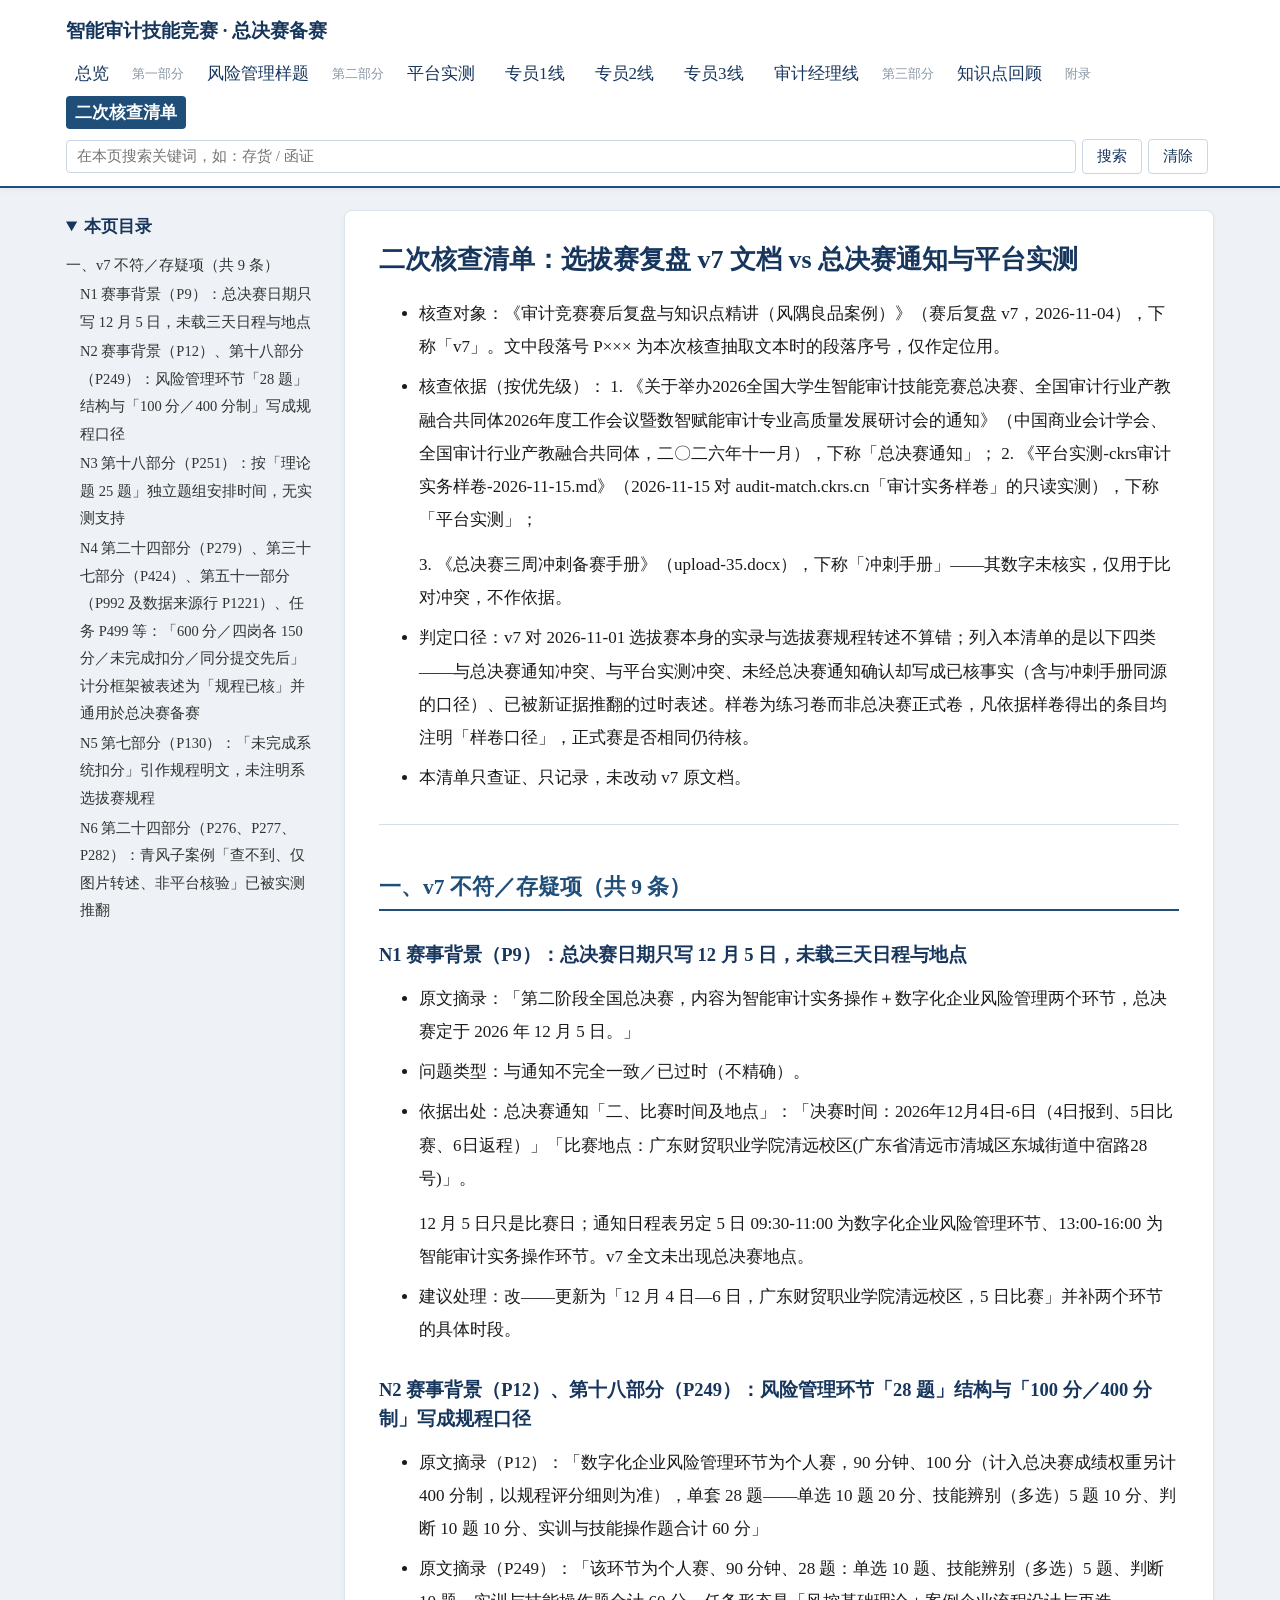
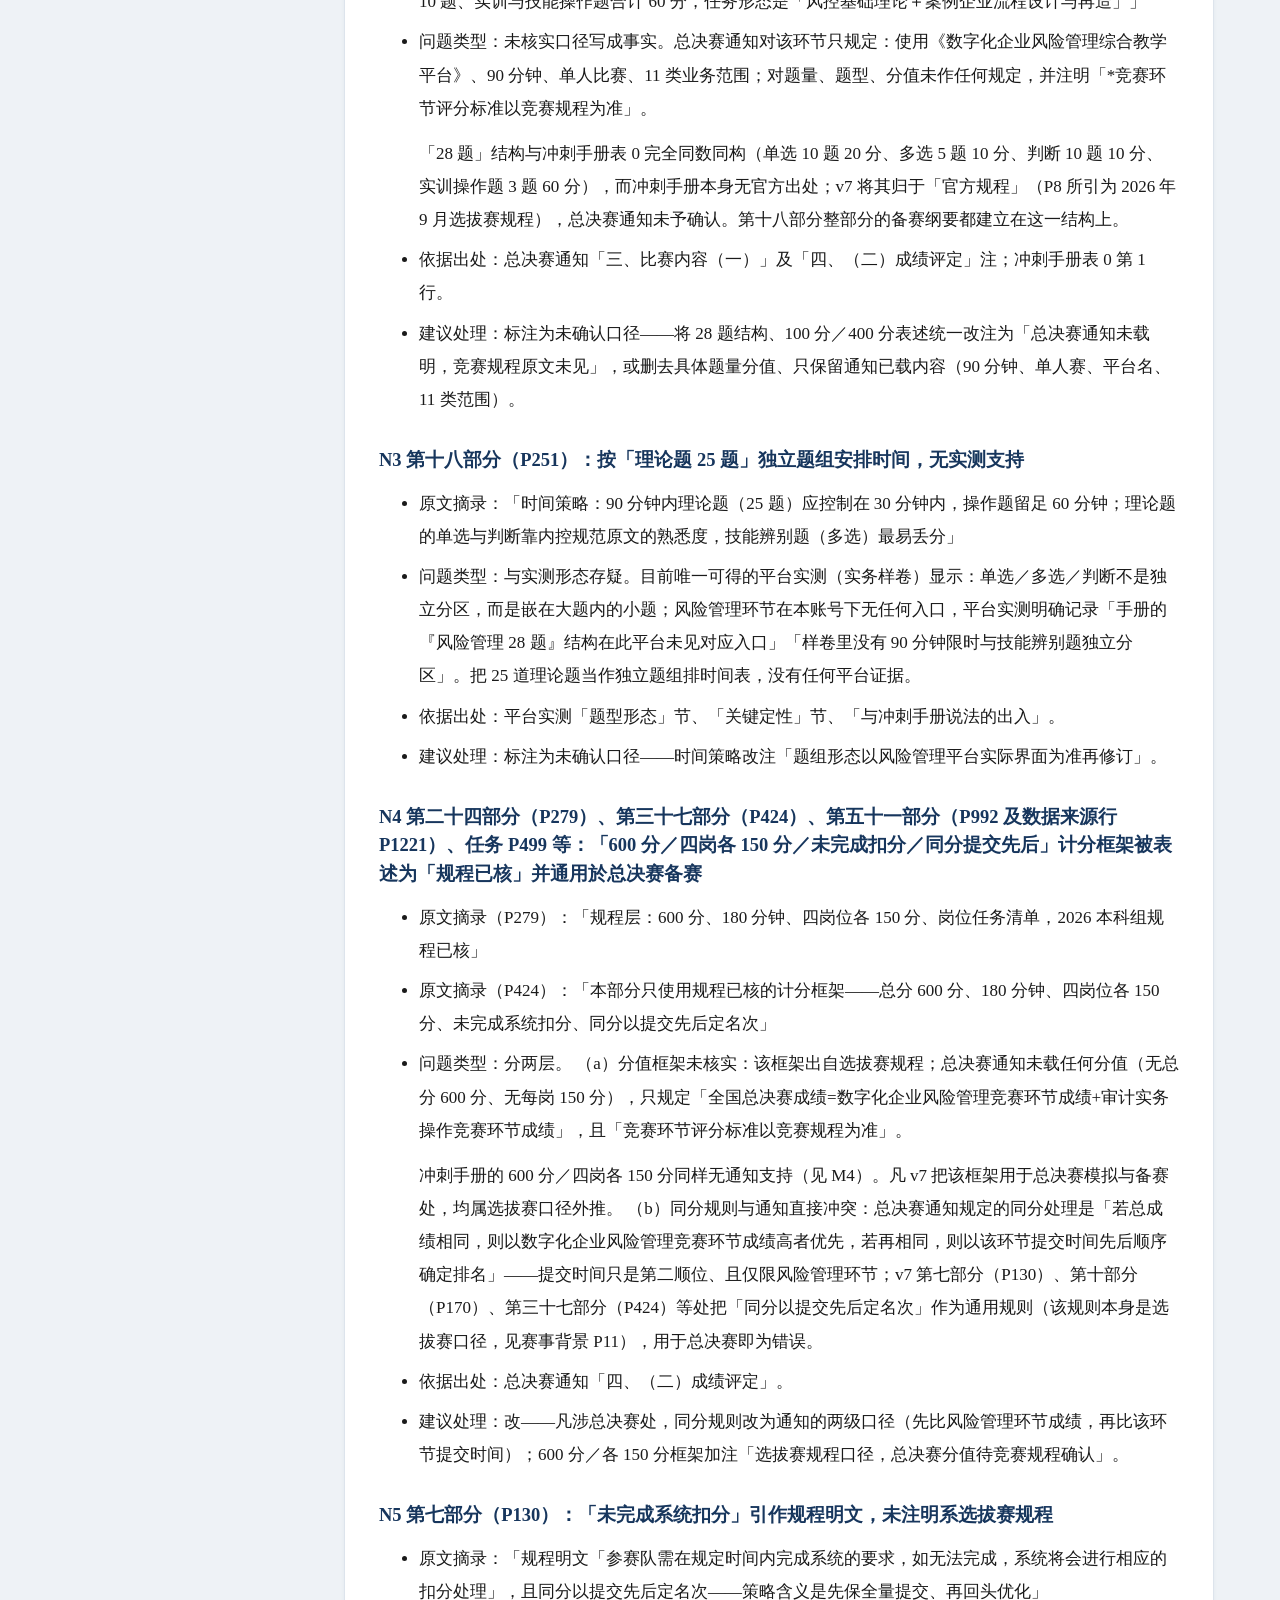
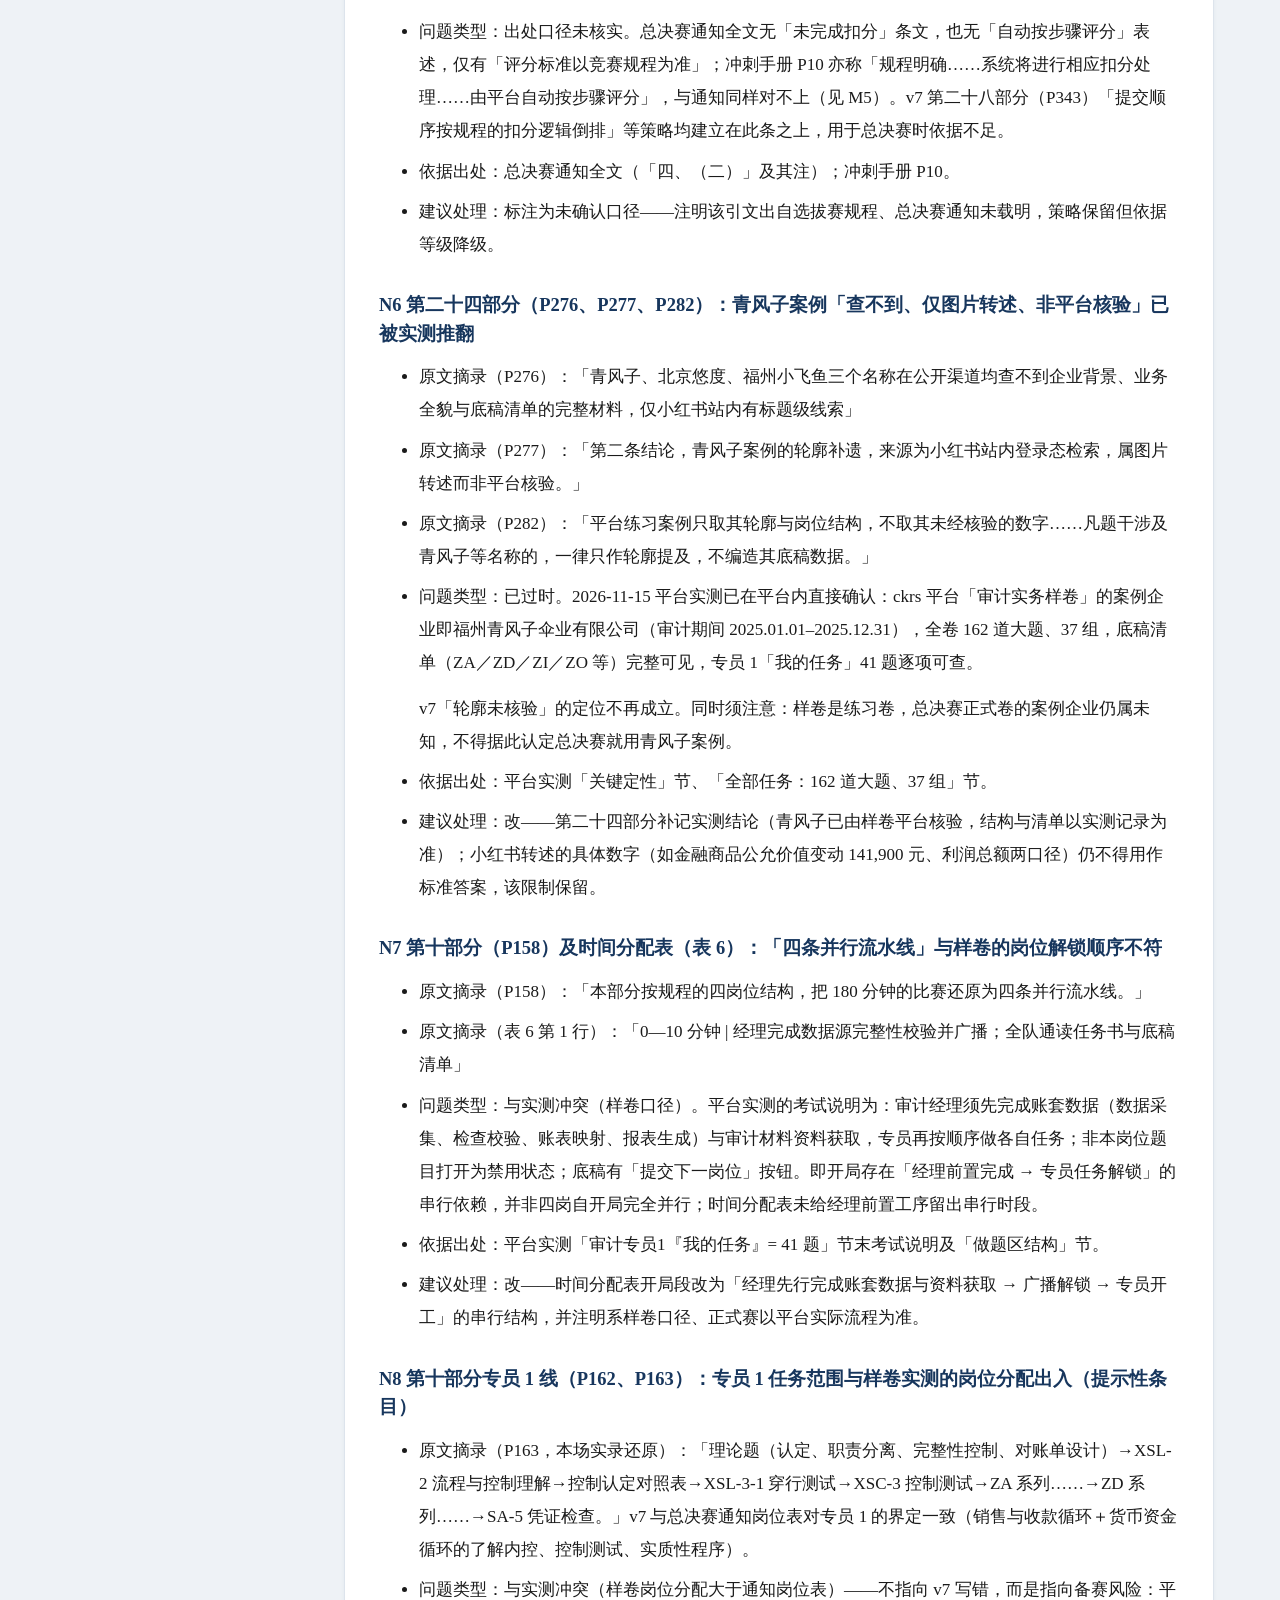
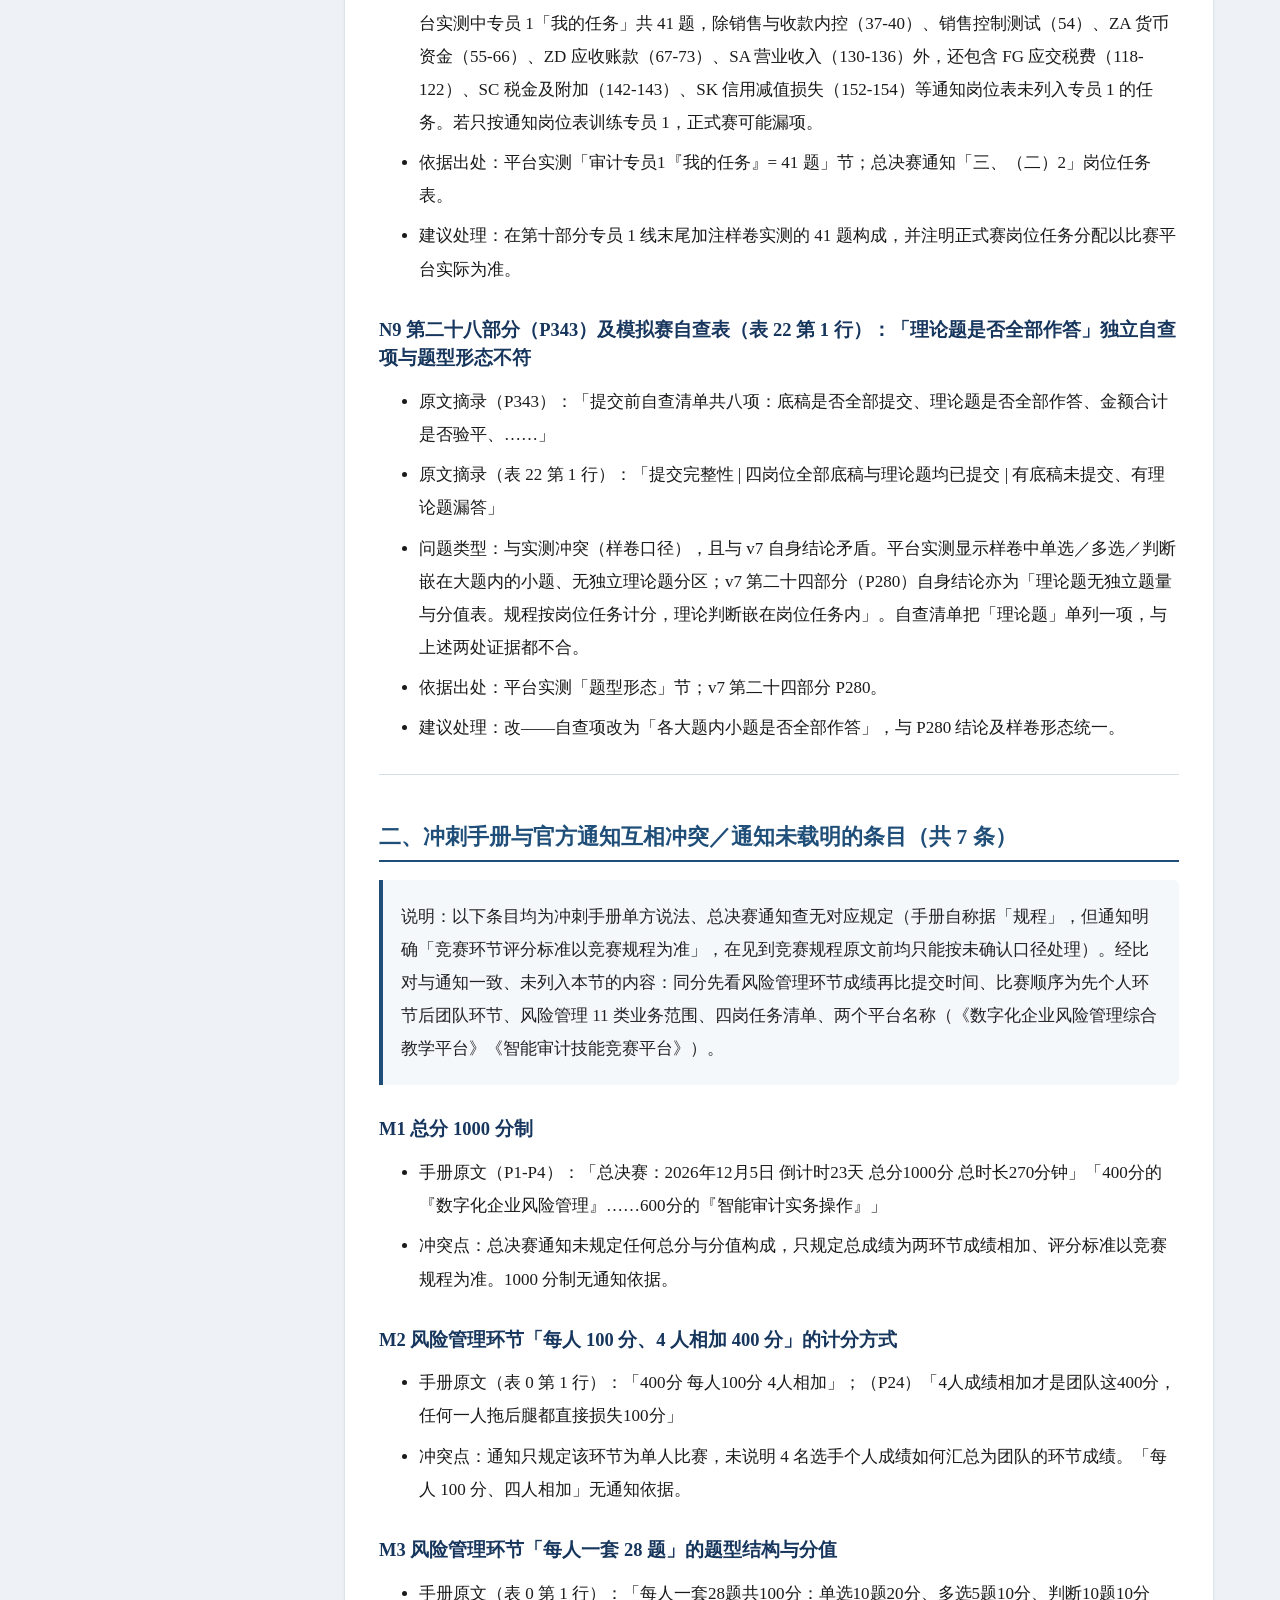
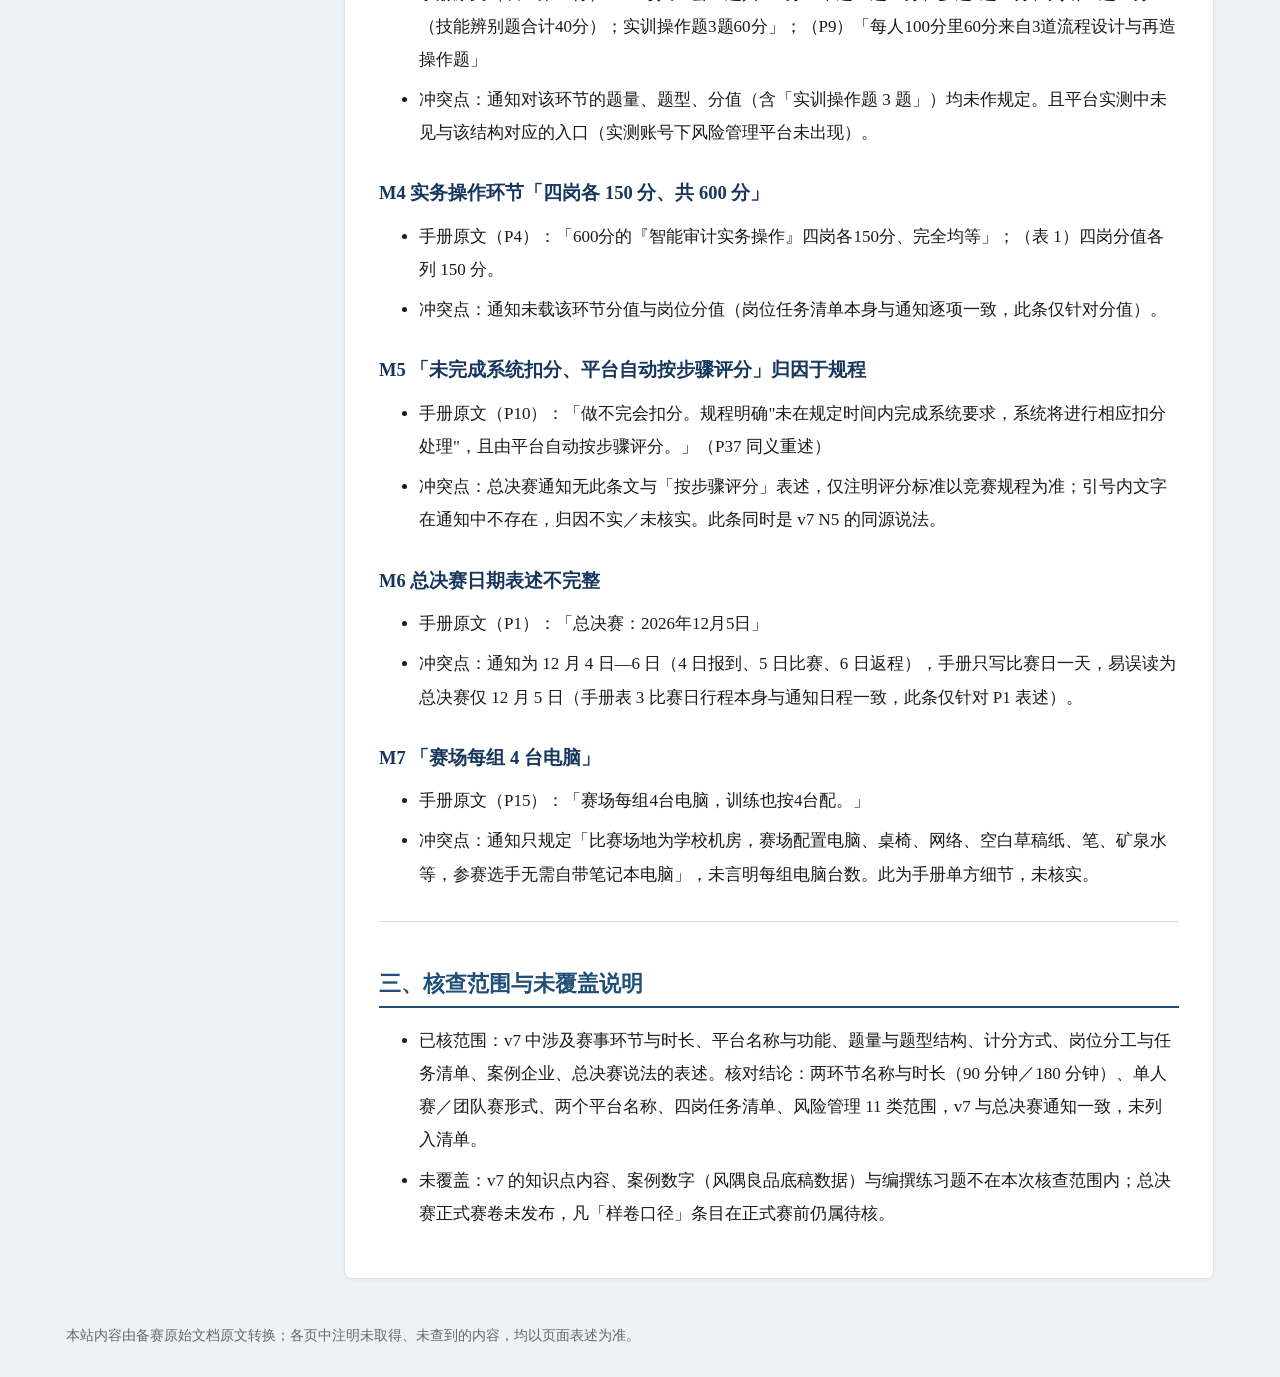
==== commit 954b7b0f: "四线合并修订上线：四线页面按样卷采集重做；platform补全六大功能与附注九章；全站标记表述清理；knowledge回链重映射" ====
--- a/checklist.html
+++ b/checklist.html
@@ -26,7 +26,7 @@
       <a href="checklist.html" class="active">二次核查清单</a>
     </nav>
     <div class="searchbar">
-      <input id="searchInput" type="search" placeholder="在本页搜索关键词，如：存货 / 待样卷复核" aria-label="在本页搜索">
+      <input id="searchInput" type="search" placeholder="在本页搜索关键词，如：存货 / 函证" aria-label="在本页搜索">
       <button id="searchBtn" type="button">搜索</button>
       <button id="searchClear" type="button">清除</button>
       <span id="searchCount" class="search-count"></span>
@@ -93,14 +93,14 @@
 <li>原文摘录（P249）：「该环节为个人赛、90 分钟、28 题：单选 10 题、技能辨别（多选）5 题、判断 10 题、实训与技能操作题合计 60 分，任务形态是「风控基础理论＋案例企业流程设计与再造」」</li>
 <li><p class="segp">问题类型：未核实口径写成事实。总决赛通知对该环节只规定：使用《数字化企业风险管理综合教学平台》、90 分钟、单人比赛、11 类业务范围；对题量、题型、分值未作任何规定，并注明「*竞赛环节评分标准以竞赛规程为准」。</p><p class="segp">「28 题」结构与冲刺手册表 0 完全同数同构（单选 10 题 20 分、多选 5 题 10 分、判断 10 题 10 分、实训操作题 3 题 60 分），而冲刺手册本身无官方出处；v7 将其归于「官方规程」（P8 所引为 2026 年 9 月选拔赛规程），总决赛通知未予确认。第十八部分整部分的备赛纲要都建立在这一结构上。</p></li>
 <li>依据出处：总决赛通知「三、比赛内容（一）」及「四、（二）成绩评定」注；冲刺手册表 0 第 1 行。</li>
-<li>建议处理：标注<mark class="warn">待核实</mark>——将 28 题结构、100 分／400 分表述统一降格为「总决赛通知未载明，待竞赛规程评分细则核实」，或删去具体题量分值、只保留通知已载内容（90 分钟、单人赛、平台名、11 类范围）。</li>
+<li>建议处理：标注为未确认口径——将 28 题结构、100 分／400 分表述统一改注为「总决赛通知未载明，竞赛规程原文未见」，或删去具体题量分值、只保留通知已载内容（90 分钟、单人赛、平台名、11 类范围）。</li>
 </ul>
 <h3 id="n3-p251-25">N3 第十八部分（P251）：按「理论题 25 题」独立题组安排时间，无实测支持</h3>
 <ul>
 <li>原文摘录：「时间策略：90 分钟内理论题（25 题）应控制在 30 分钟内，操作题留足 60 分钟；理论题的单选与判断靠内控规范原文的熟悉度，技能辨别题（多选）最易丢分」</li>
 <li>问题类型：与实测形态存疑。目前唯一可得的平台实测（实务样卷）显示：单选／多选／判断不是独立分区，而是嵌在大题内的小题；风险管理环节在本账号下无任何入口，平台实测明确记录「手册的『风险管理 28 题』结构在此平台未见对应入口」「样卷里没有 90 分钟限时与技能辨别题独立分区」。把 25 道理论题当作独立题组排时间表，没有任何平台证据。</li>
 <li>依据出处：平台实测「题型形态」节、「关键定性」节、「与冲刺手册说法的出入」。</li>
-<li>建议处理：标注<mark class="warn">待核实</mark>——时间策略改注「题组形态待风险管理平台实测后修订」。</li>
+<li>建议处理：标注为未确认口径——时间策略改注「题组形态以风险管理平台实际界面为准再修订」。</li>
 </ul>
 <h3 id="n4-p279p424p992-p1221-p499-600-150">N4 第二十四部分（P279）、第三十七部分（P424）、第五十一部分（P992 及数据来源行 P1221）、任务 P499 等：「600 分／四岗各 150 分／未完成扣分／同分提交先后」计分框架被表述为「规程已核」并通用於总决赛备赛</h3>
 <ul>
@@ -117,7 +117,7 @@
 <li>原文摘录：「规程明文「参赛队需在规定时间内完成系统的要求，如无法完成，系统将会进行相应的扣分处理」，且同分以提交先后定名次——策略含义是先保全量提交、再回头优化」</li>
 <li>问题类型：出处口径未核实。总决赛通知全文无「未完成扣分」条文，也无「自动按步骤评分」表述，仅有「评分标准以竞赛规程为准」；冲刺手册 P10 亦称「规程明确……系统将进行相应扣分处理……由平台自动按步骤评分」，与通知同样对不上（见 M5）。v7 第二十八部分（P343）「提交顺序按规程的扣分逻辑倒排」等策略均建立在此条之上，用于总决赛时依据不足。</li>
 <li>依据出处：总决赛通知全文（「四、（二）」及其注）；冲刺手册 P10。</li>
-<li>建议处理：标注<mark class="warn">待核实</mark>——注明该引文出自选拔赛规程、总决赛通知未载明，策略保留但依据等级降级。</li>
+<li>建议处理：标注为未确认口径——注明该引文出自选拔赛规程、总决赛通知未载明，策略保留但依据等级降级。</li>
 </ul>
 <h3 id="n6-p276p277p282">N6 第二十四部分（P276、P277、P282）：青风子案例「查不到、仅图片转述、非平台核验」已被实测推翻</h3>
 <ul>
@@ -141,7 +141,7 @@
 <li>原文摘录（P163，本场实录还原）：「理论题（认定、职责分离、完整性控制、对账单设计）→XSL-2 流程与控制理解→控制认定对照表→XSL-3-1 穿行测试→XSC-3 控制测试→ZA 系列……→ZD 系列……→SA-5 凭证检查。」v7 与总决赛通知岗位表对专员 1 的界定一致（销售与收款循环＋货币资金循环的了解内控、控制测试、实质性程序）。</li>
 <li>问题类型：与实测冲突（样卷岗位分配大于通知岗位表）——不指向 v7 写错，而是指向备赛风险：平台实测中专员 1「我的任务」共 41 题，除销售与收款内控（37-40）、销售控制测试（54）、ZA 货币资金（55-66）、ZD 应收账款（67-73）、SA 营业收入（130-136）外，还包含 FG 应交税费（118-122）、SC 税金及附加（142-143）、SK 信用减值损失（152-154）等通知岗位表未列入专员 1 的任务。若只按通知岗位表训练专员 1，正式赛可能漏项。</li>
 <li>依据出处：平台实测「审计专员1『我的任务』= 41 题」节；总决赛通知「三、（二）2」岗位任务表。</li>
-<li>建议处理：标注<mark class="warn">待核实</mark>——在第十部分专员 1 线末尾加注样卷实测的 41 题构成，正式赛岗位任务分配以比赛平台再核为准。</li>
+<li>建议处理：在第十部分专员 1 线末尾加注样卷实测的 41 题构成，并注明正式赛岗位任务分配以比赛平台实际为准。</li>
 </ul>
 <h3 id="n9-p343-22-1">N9 第二十八部分（P343）及模拟赛自查表（表 22 第 1 行）：「理论题是否全部作答」独立自查项与题型形态不符</h3>
 <ul>
@@ -154,7 +154,7 @@
 <hr>
 <h2 id="7">二、冲刺手册与官方通知互相冲突／通知未载明的条目（共 7 条）</h2>
 <blockquote>
-<p>说明：以下条目均为冲刺手册单方说法、总决赛通知查无对应规定（手册自称据「规程」，但通知明确「竞赛环节评分标准以竞赛规程为准」，在见到竞赛规程原文前均只能作<mark class="warn">待核实</mark>处理）。经比对与通知一致、未列入本节的内容：同分先看风险管理环节成绩再比提交时间、比赛顺序为先个人环节后团队环节、风险管理 11 类业务范围、四岗任务清单、两个平台名称（《数字化企业风险管理综合教学平台》《智能审计技能竞赛平台》）。</p>
+<p>说明：以下条目均为冲刺手册单方说法、总决赛通知查无对应规定（手册自称据「规程」，但通知明确「竞赛环节评分标准以竞赛规程为准」，在见到竞赛规程原文前均只能按未确认口径处理）。经比对与通知一致、未列入本节的内容：同分先看风险管理环节成绩再比提交时间、比赛顺序为先个人环节后团队环节、风险管理 11 类业务范围、四岗任务清单、两个平台名称（《数字化企业风险管理综合教学平台》《智能审计技能竞赛平台》）。</p>
 </blockquote>
 <h3 id="m1-1000">M1 总分 1000 分制</h3>
 <ul>
@@ -199,7 +199,7 @@
 </ul>
   </main>
 </div>
-<footer class="footer">本站内容由备赛原始文档原文转换，证据标注（<mark class="warn">待样卷复核</mark>等）均按原文保留。</footer>
+<footer class="footer">本站内容由备赛原始文档原文转换；各页中注明未取得、未查到的内容，均以页面表述为准。</footer>
 <script src="search.js"></script>
 </body>
 </html>
